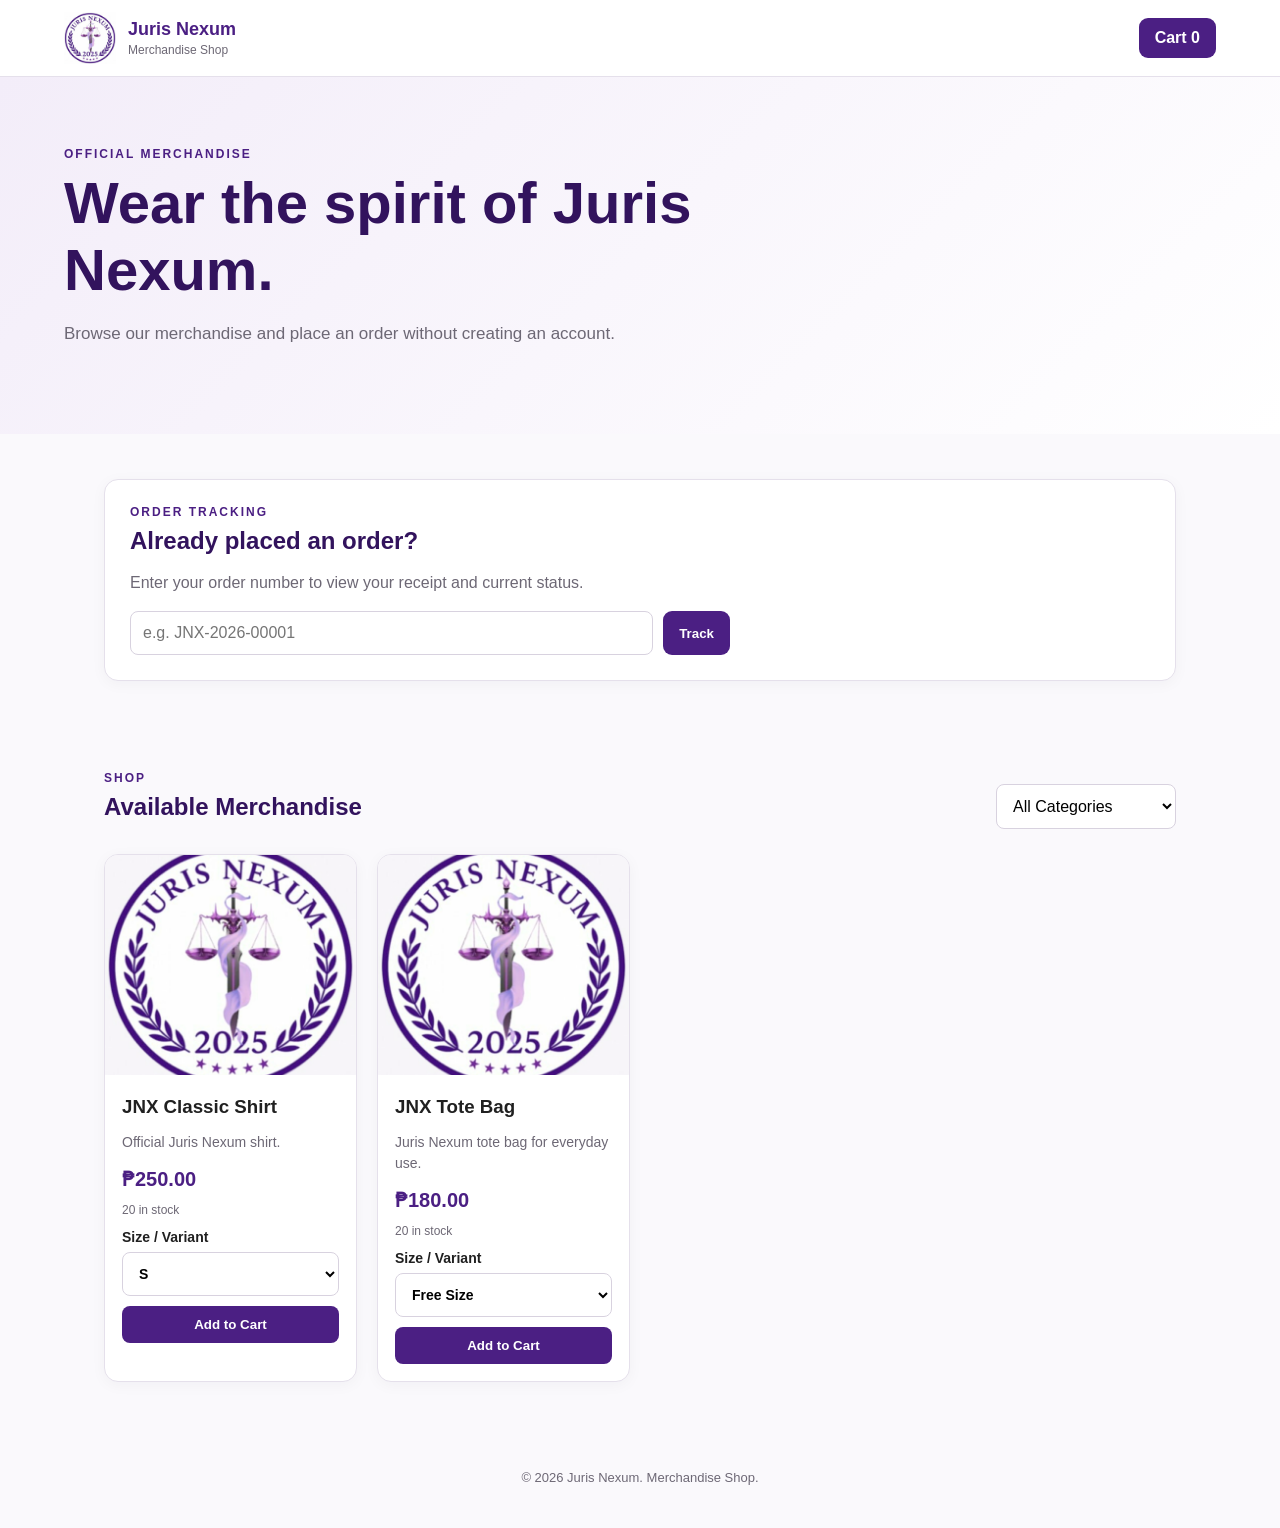
==== index.html @ 81f60a79 "Create JNX merchandise shop" ====
<!DOCTYPE html>
<html lang="en">
<head>
  <meta charset="UTF-8">
  <meta name="viewport" content="width=device-width, initial-scale=1.0">
  <title>Juris Nexum Merchandise Shop</title>
  <link rel="icon" href="assets/jnx-logo.png">
  <link rel="stylesheet" href="css/style.css">
</head>
<body>
<header class="site-header">
  <div class="brand">
    <img src="assets/jnx-logo.png" alt="Juris Nexum logo">
    <div>
      <h1>Juris Nexum</h1>
      <p>Merchandise Shop</p>
    </div>
  </div>
  <a class="cart-button" href="checkout.html">Cart <span id="cartCount">0</span></a>
</header>

<main>
  <section class="hero">
    <div>
      <p class="eyebrow">OFFICIAL MERCHANDISE</p>
      <h2>Wear the spirit of Juris Nexum.</h2>
      <p>Browse our merchandise and place an order without creating an account.</p>
    </div>
  </section>

  
  <section class="shop-section">
    <div class="card">
      <p class="eyebrow">ORDER TRACKING</p>
      <h2>Already placed an order?</h2>
      <p class="muted">Enter your order number to view your receipt and current status.</p>
      <form id="trackForm" style="display:flex;gap:10px;max-width:600px;">
        <input id="trackOrderNo" placeholder="e.g. JNX-2026-00001" required>
        <button class="primary-button" type="submit">Track</button>
      </form>
    </div>
  </section>

<section class="shop-section">
    <div class="section-heading">
      <div>
        <p class="eyebrow">SHOP</p>
        <h2>Available Merchandise</h2>
      </div>
      <select id="categoryFilter" aria-label="Filter products">
        <option value="all">All Categories</option>
      </select>
    </div>
    <div id="productGrid" class="product-grid"></div>
  </section>
</main>

<footer>
  <p>© 2026 Juris Nexum. Merchandise Shop.</p>
</footer>

<script src="js/config.js"></script>
<script src="js/shop.js"></script>
<script>
document.addEventListener("DOMContentLoaded", () => {\n  const f=document.getElementById("trackForm");\n  f.addEventListener("submit", e => { e.preventDefault(); const n=document.getElementById("trackOrderNo").value.trim(); if(n) location.href="order.html?orderNo="+encodeURIComponent(n); });\n});\n</script>
</body>
</html>
---- css/style.css ----
:root {
  --purple: #4b1f83;
  --purple-dark: #32135d;
  --purple-light: #f4effa;
  --text: #202020;
  --muted: #6d6875;
  --border: #e5e0eb;
  --bg: #faf9fc;
  --white: #fff;
  --success: #176b3a;
  --warning: #8a5a00;
}
* { box-sizing: border-box; }
body {
  margin: 0;
  font-family: Arial, Helvetica, sans-serif;
  color: var(--text);
  background: var(--bg);
}
.site-header {
  min-height: 76px;
  padding: 12px 5%;
  background: var(--white);
  border-bottom: 1px solid var(--border);
  display: flex;
  align-items: center;
  justify-content: space-between;
  gap: 20px;
}
.brand { display: flex; align-items: center; gap: 12px; }
.brand-link { text-decoration: none; color: inherit; }
.brand img { width: 52px; height: 52px; object-fit: contain; }
.brand h1 { font-size: 18px; margin: 0; color: var(--purple); }
.brand p { margin: 3px 0 0; font-size: 12px; color: var(--muted); }
.cart-button, .primary-button, .secondary-button {
  border-radius: 9px;
  padding: 11px 16px;
  font-weight: 700;
  text-decoration: none;
  cursor: pointer;
  border: 0;
  display: inline-block;
}
.cart-button, .primary-button { background: var(--purple); color: white; }
.cart-button:hover, .primary-button:hover { background: var(--purple-dark); }
.secondary-button { background: white; color: var(--purple); border: 1px solid var(--purple); }
.text-link { color: var(--purple); text-decoration: none; font-weight: 700; }
.hero {
  padding: 70px 5%;
  background: linear-gradient(135deg, #f3edf9, #fff);
}
.hero h2 { max-width: 720px; font-size: clamp(32px, 6vw, 58px); margin: 8px 0 15px; color: var(--purple-dark); }
.hero p:not(.eyebrow) { max-width: 600px; color: var(--muted); font-size: 17px; line-height: 1.6; }
.eyebrow { font-size: 12px; letter-spacing: 2px; font-weight: 800; color: var(--purple); margin: 0 0 8px; }
.shop-section, .checkout-page, .receipt-page { max-width: 1200px; margin: 0 auto; padding: 45px 5%; }
.section-heading { display: flex; justify-content: space-between; align-items: end; gap: 20px; margin-bottom: 25px; }
.section-heading h2, .card h2 { margin: 0 0 8px; color: var(--purple-dark); }
select, input {
  width: 100%;
  padding: 12px;
  border: 1px solid #d8d2df;
  border-radius: 8px;
  background: white;
  font: inherit;
}
#categoryFilter { width: auto; min-width: 180px; }
.product-grid { display: grid; grid-template-columns: repeat(auto-fill, minmax(230px, 1fr)); gap: 20px; }
.product-card { background: white; border: 1px solid var(--border); border-radius: 14px; overflow: hidden; box-shadow: 0 3px 15px rgba(30,20,50,.04); }
.product-image { width: 100%; height: 220px; object-fit: cover; background: #f1edf5; }
.product-info { padding: 17px; }
.product-info h3 { margin: 0 0 7px; }
.product-info p { color: var(--muted); line-height: 1.5; font-size: 14px; }
.price { font-size: 20px; font-weight: 800; color: var(--purple); margin: 12px 0; }
.stock { font-size: 12px; color: var(--muted); margin-bottom: 12px; }
.add-button { width: 100%; padding: 11px; border: 0; border-radius: 8px; background: var(--purple); color: white; font-weight: 700; cursor: pointer; }
.add-button:disabled { opacity: .5; cursor: not-allowed; }
.card { background: white; border: 1px solid var(--border); border-radius: 14px; padding: 25px; box-shadow: 0 3px 15px rgba(30,20,50,.04); }
.checkout-layout { display: grid; grid-template-columns: 1.6fr .9fr; gap: 24px; }
.muted { color: var(--muted); line-height: 1.5; }
.form-grid { display: grid; grid-template-columns: 1fr 1fr; gap: 17px; margin-top: 25px; }
label { display: flex; flex-direction: column; gap: 7px; font-weight: 700; font-size: 14px; }
.form-grid label:last-child { }
.actions { margin-top: 25px; }
.payment-panel { margin-top: 25px; padding: 20px; background: var(--purple-light); border: 1px solid #ded0ee; border-radius: 12px; }
.payment-panel h3 { margin-top: 0; color: var(--purple-dark); }
.payment-panel label { margin-top: 17px; }
.qr-wrap { text-align: center; margin: 18px 0; }
.qr-wrap img { width: min(300px, 100%); max-height: 400px; object-fit: contain; background: white; border-radius: 10px; }
.amount-box { display: flex; justify-content: space-between; align-items: center; padding: 15px; border-radius: 9px; background: white; }
.amount-box strong { font-size: 24px; color: var(--purple); }
.warning { color: var(--warning); font-size: 13px; }
.hidden { display: none !important; }
.order-summary { position: sticky; top: 20px; height: fit-content; }
.cart-row { border-bottom: 1px solid var(--border); padding: 13px 0; }
.cart-row:last-child { border-bottom: 0; }
.cart-row-title { font-weight: 700; }
.cart-row-meta { color: var(--muted); font-size: 13px; margin-top: 4px; }
.cart-row-bottom { display: flex; justify-content: space-between; margin-top: 9px; }
.qty-control { display: flex; align-items: center; gap: 7px; }
.qty-control button { border: 1px solid var(--border); background: white; border-radius: 6px; width: 27px; height: 27px; cursor: pointer; }
.summary-total { display: flex; justify-content: space-between; border-top: 2px solid var(--text); margin-top: 15px; padding-top: 15px; font-size: 19px; }
.receipt-page { max-width: 850px; }
.receipt-actions { display: flex; justify-content: space-between; margin-bottom: 20px; }
.receipt { padding: 40px; }
.receipt-header { display: flex; gap: 20px; align-items: center; border-bottom: 2px solid var(--purple); padding-bottom: 20px; }
.receipt-header img { width: 90px; height: 90px; object-fit: contain; }
.receipt-header h1 { margin: 0; color: var(--purple-dark); }
.receipt-header h2 { margin: 12px 0 0; }
.receipt-table { width: 100%; border-collapse: collapse; margin: 25px 0; }
.receipt-table th, .receipt-table td { padding: 10px; border-bottom: 1px solid var(--border); text-align: left; }
.receipt-table th:last-child, .receipt-table td:last-child { text-align: right; }
.receipt-total { text-align: right; font-size: 22px; font-weight: 800; color: var(--purple); }
.status-badge { display: inline-block; padding: 7px 10px; border-radius: 20px; background: #fff4d8; color: var(--warning); font-weight: 700; font-size: 12px; }
footer { text-align: center; padding: 30px; color: var(--muted); font-size: 13px; }
.empty { padding: 40px; text-align: center; color: var(--muted); background: white; border: 1px dashed var(--border); border-radius: 12px; }
@media (max-width: 800px) {
  .checkout-layout { grid-template-columns: 1fr; }
  .order-summary { position: static; grid-row: 1; }
  .form-grid { grid-template-columns: 1fr; }
  .section-heading { align-items: stretch; flex-direction: column; }
  #categoryFilter { width: 100%; }
  .receipt { padding: 20px; }
}
@media print {
  body { background: white; }
  .no-print { display: none !important; }
  .receipt-page { padding: 0; max-width: none; }
  .receipt { border: 0; box-shadow: none; }
}
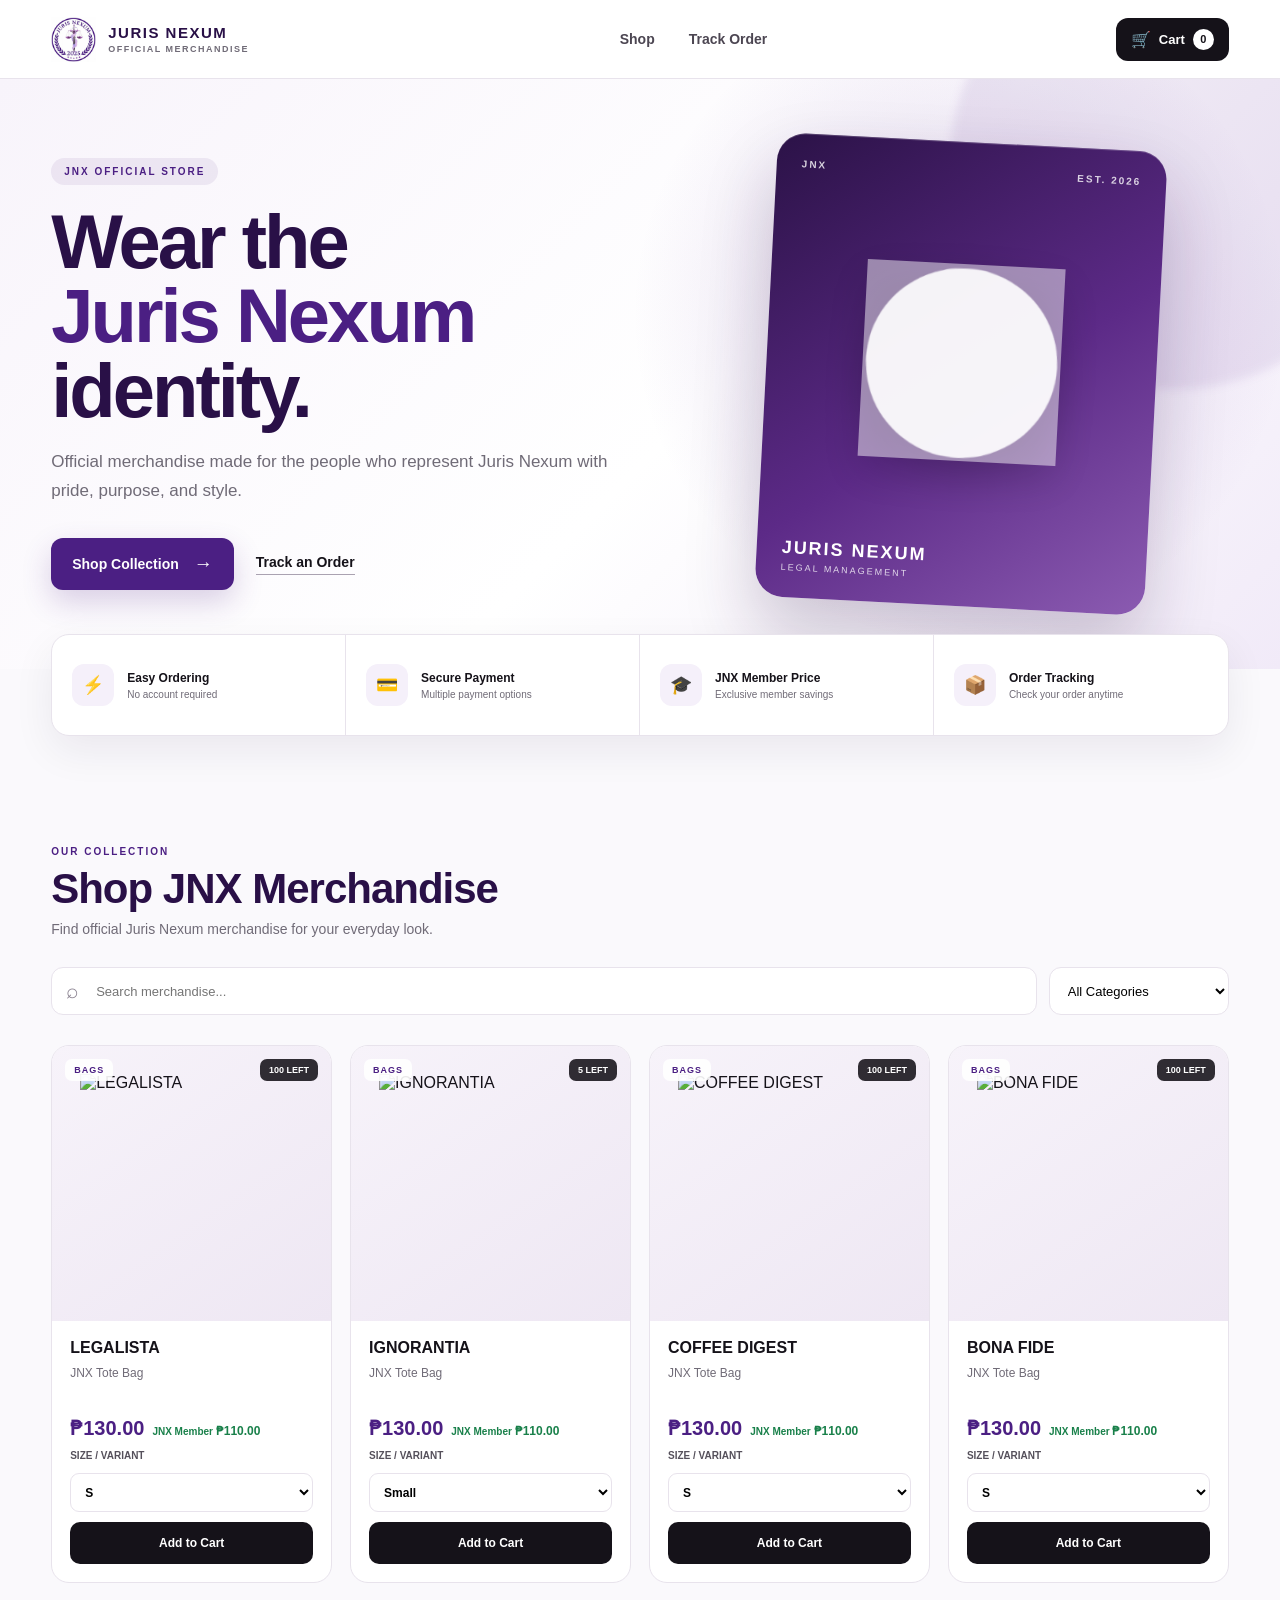
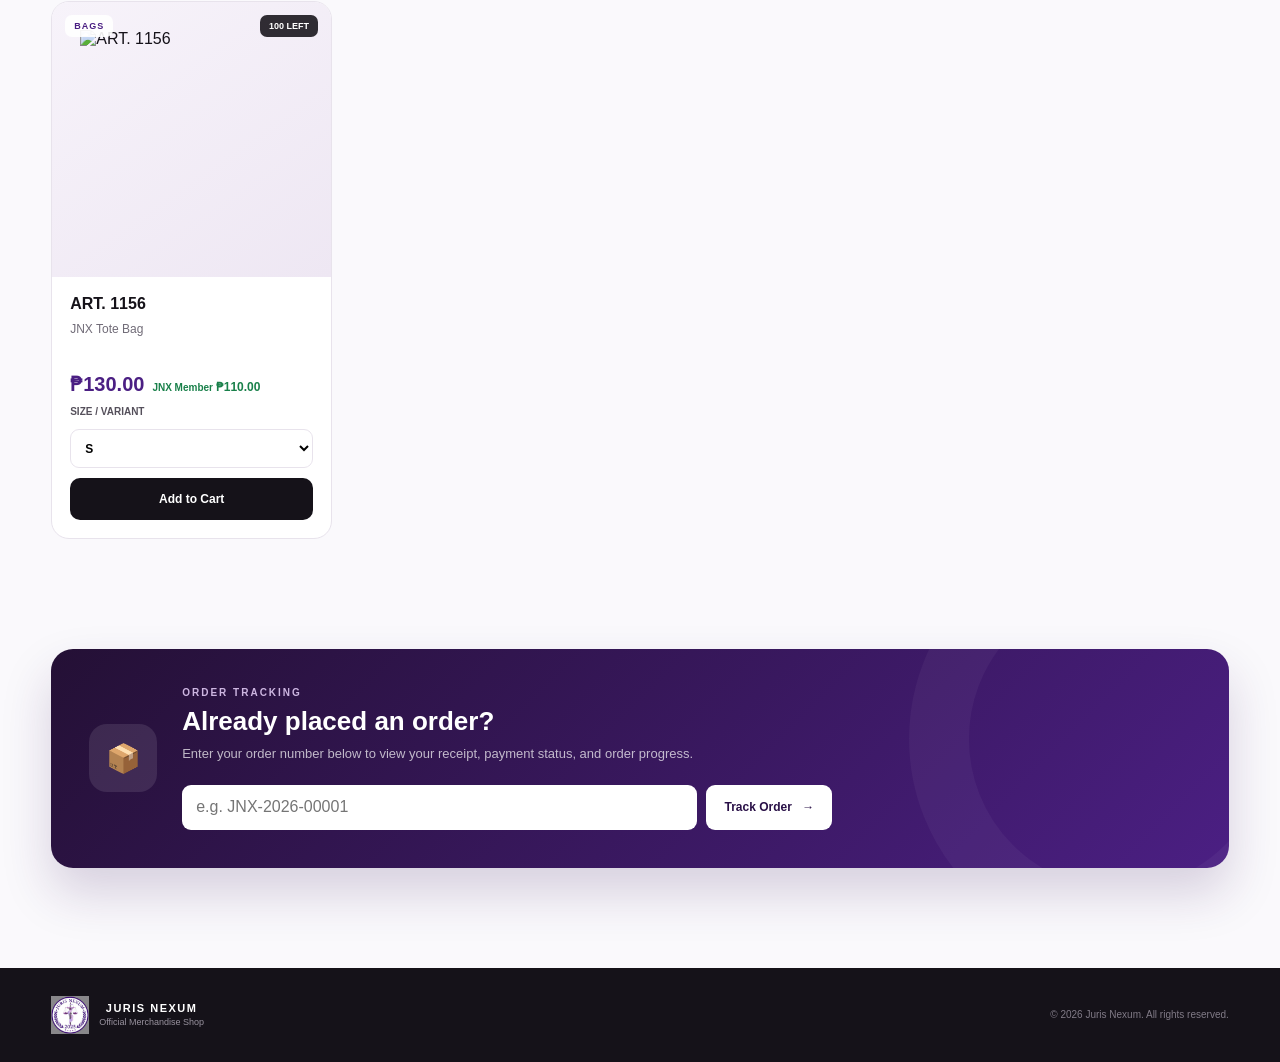
==== commit b5e464be: "Update merchandise shop layout and cards" ====
--- a/index.html
+++ b/index.html
@@ -3,65 +3,281 @@
 <head>
   <meta charset="UTF-8">
   <meta name="viewport" content="width=device-width, initial-scale=1.0">
-  <title>Juris Nexum Merchandise Shop</title>
+
+  <title>Juris Nexum | Official Merchandise</title>
+
   <link rel="icon" href="assets/jnx-logo.png">
   <link rel="stylesheet" href="css/style.css">
 </head>
-<body>
-<header class="site-header">
-  <div class="brand">
-    <img src="assets/jnx-logo.png" alt="Juris Nexum logo">
-    <div>
-      <h1>Juris Nexum</h1>
-      <p>Merchandise Shop</p>
-    </div>
+
+<body class="shop-home">
+
+<header class="store-header">
+  <div class="store-header-inner">
+
+    <a href="index.html" class="store-brand">
+      <img src="assets/jnx-logo.png" alt="Juris Nexum logo">
+
+      <div>
+        <strong>JURIS NEXUM</strong>
+        <span>OFFICIAL MERCHANDISE</span>
+      </div>
+    </a>
+
+    <nav class="store-nav">
+      <a href="#shop">Shop</a>
+      <a href="#track">Track Order</a>
+    </nav>
+
+    <a href="checkout.html" class="store-cart">
+      <span class="cart-icon">🛒</span>
+      <span>Cart</span>
+      <b id="cartCount">0</b>
+    </a>
+
   </div>
-  <a class="cart-button" href="checkout.html">Cart <span id="cartCount">0</span></a>
 </header>
 
+
 <main>
-  <section class="hero">
-    <div>
-      <p class="eyebrow">OFFICIAL MERCHANDISE</p>
-      <h2>Wear the spirit of Juris Nexum.</h2>
-      <p>Browse our merchandise and place an order without creating an account.</p>
-    </div>
-  </section>
-
-  
-  <section class="shop-section">
-    <div class="card">
-      <p class="eyebrow">ORDER TRACKING</p>
-      <h2>Already placed an order?</h2>
-      <p class="muted">Enter your order number to view your receipt and current status.</p>
-      <form id="trackForm" style="display:flex;gap:10px;max-width:600px;">
-        <input id="trackOrderNo" placeholder="e.g. JNX-2026-00001" required>
-        <button class="primary-button" type="submit">Track</button>
-      </form>
-    </div>
-  </section>
-
-<section class="shop-section">
-    <div class="section-heading">
-      <div>
-        <p class="eyebrow">SHOP</p>
-        <h2>Available Merchandise</h2>
-      </div>
+
+  <!-- HERO -->
+  <section class="store-hero">
+
+    <div class="hero-glow"></div>
+
+    <div class="hero-content">
+
+      <div class="hero-copy">
+
+        <span class="hero-badge">
+          JNX OFFICIAL STORE
+        </span>
+
+        <h1>
+          Wear the
+          <span>Juris Nexum</span>
+          identity.
+        </h1>
+
+        <p>
+          Official merchandise made for the people who
+          represent Juris Nexum with pride, purpose, and style.
+        </p>
+
+        <div class="hero-actions">
+          <a href="#shop" class="hero-button">
+            Shop Collection
+            <span>→</span>
+          </a>
+
+          <a href="#track" class="hero-link">
+            Track an Order
+          </a>
+        </div>
+
+      </div>
+
+      <div class="hero-product">
+
+        <div class="hero-product-card">
+
+          <div class="hero-product-top">
+            <span>JNX</span>
+            <span>EST. 2026</span>
+          </div>
+
+          <img src="assets/jnx-logo.png" alt="Juris Nexum">
+
+          <div class="hero-product-bottom">
+            <strong>JURIS NEXUM</strong>
+            <span>LEGAL MANAGEMENT</span>
+          </div>
+
+        </div>
+
+      </div>
+
+    </div>
+
+  </section>
+
+
+  <!-- QUICK FEATURES -->
+  <section class="store-features">
+
+    <div class="feature-item">
+      <div class="feature-icon">⚡</div>
+      <div>
+        <strong>Easy Ordering</strong>
+        <span>No account required</span>
+      </div>
+    </div>
+
+    <div class="feature-item">
+      <div class="feature-icon">💳</div>
+      <div>
+        <strong>Secure Payment</strong>
+        <span>Multiple payment options</span>
+      </div>
+    </div>
+
+    <div class="feature-item">
+      <div class="feature-icon">🎓</div>
+      <div>
+        <strong>JNX Member Price</strong>
+        <span>Exclusive member savings</span>
+      </div>
+    </div>
+
+    <div class="feature-item">
+      <div class="feature-icon">📦</div>
+      <div>
+        <strong>Order Tracking</strong>
+        <span>Check your order anytime</span>
+      </div>
+    </div>
+
+  </section>
+
+
+  <!-- SHOP -->
+  <section id="shop" class="store-shop">
+
+    <div class="store-section-heading">
+
+      <div>
+        <span class="section-label">OUR COLLECTION</span>
+        <h2>Shop JNX Merchandise</h2>
+        <p>
+          Find official Juris Nexum merchandise for your everyday look.
+        </p>
+      </div>
+
+    </div>
+
+
+    <!-- SEARCH + FILTER -->
+    <div class="shop-controls">
+
+      <div class="shop-search">
+        <span>⌕</span>
+        <input
+          id="productSearch"
+          type="search"
+          placeholder="Search merchandise..."
+          autocomplete="off"
+        >
+      </div>
+
       <select id="categoryFilter" aria-label="Filter products">
         <option value="all">All Categories</option>
       </select>
-    </div>
-    <div id="productGrid" class="product-grid"></div>
-  </section>
+
+    </div>
+
+
+    <div id="productGrid" class="modern-product-grid"></div>
+
+  </section>
+
+
+  <!-- TRACK ORDER -->
+  <section id="track" class="track-section">
+
+    <div class="track-card">
+
+      <div class="track-icon">
+        📦
+      </div>
+
+      <div class="track-content">
+
+        <span class="section-label">ORDER TRACKING</span>
+
+        <h2>Already placed an order?</h2>
+
+        <p>
+          Enter your order number below to view your receipt,
+          payment status, and order progress.
+        </p>
+
+        <form id="trackForm" class="track-form">
+
+          <input
+            id="trackOrderNo"
+            placeholder="e.g. JNX-2026-00001"
+            autocomplete="off"
+            required
+          >
+
+          <button type="submit">
+            Track Order
+            <span>→</span>
+          </button>
+
+        </form>
+
+      </div>
+
+    </div>
+
+  </section>
+
 </main>
 
-<footer>
-  <p>© 2026 Juris Nexum. Merchandise Shop.</p>
+
+<footer class="store-footer">
+
+  <div class="footer-inner">
+
+    <div class="footer-brand">
+
+      <img src="assets/jnx-logo.png" alt="Juris Nexum">
+
+      <div>
+        <strong>JURIS NEXUM</strong>
+        <span>Official Merchandise Shop</span>
+      </div>
+
+    </div>
+
+    <div class="footer-copy">
+      © 2026 Juris Nexum. All rights reserved.
+    </div>
+
+  </div>
+
 </footer>
+
 
 <script src="js/config.js"></script>
 <script src="js/shop.js"></script>
+
 <script>
-document.addEventListener("DOMContentLoaded", () => {\n  const f=document.getElementById("trackForm");\n  f.addEventListener("submit", e => { e.preventDefault(); const n=document.getElementById("trackOrderNo").value.trim(); if(n) location.href="order.html?orderNo="+encodeURIComponent(n); });\n});\n</script>
+document.addEventListener("DOMContentLoaded", () => {
+
+  const form = document.getElementById("trackForm");
+
+  if (!form) return;
+
+  form.addEventListener("submit", event => {
+
+    event.preventDefault();
+
+    const orderNumber =
+      document.getElementById("trackOrderNo").value.trim();
+
+    if (!orderNumber) return;
+
+    window.location.href =
+      "order.html?orderNo=" +
+      encodeURIComponent(orderNumber);
+
+  });
+
+});
+</script>
+
 </body>
 </html>
--- a/css/style.css
+++ b/css/style.css
@@ -127,3 +127,1728 @@
   .receipt-page { padding: 0; max-width: none; }
   .receipt { border: 0; box-shadow: none; }
 }
+
+/* =========================================================
+   JNX PHOTObooth RECEIPT PRINTING
+   ========================================================= */
+
+
+.print-overlay {
+  position: fixed;
+  inset: 0;
+  z-index: 9999;
+  display: flex;
+  align-items: center;
+  justify-content: center;
+  background: rgba(15, 15, 20, 0.94);
+  opacity: 0;
+  visibility: hidden;
+  transition: opacity 0.35s ease, visibility 0.35s ease;
+}
+
+.print-overlay.show {
+  opacity: 1;
+  visibility: visible;
+}
+
+.printer-scene {
+  width: min(420px, 90vw);
+  position: relative;
+  display: flex;
+  justify-content: center;
+  align-items: flex-start;
+  padding-top: 30px;
+}
+
+/* =========================
+   PRINTER
+========================= */
+
+.printer {
+  position: relative;
+  width: 330px;
+  z-index: 3;
+}
+
+.printer-top {
+  height: 48px;
+  background: linear-gradient(
+    to bottom,
+    #303038 0%,
+    #202027 100%
+  );
+  border-radius: 18px 18px 8px 8px;
+  box-shadow:
+    0 8px 20px rgba(0,0,0,.35),
+    inset 0 2px rgba(255,255,255,.08);
+}
+
+.printer-screen {
+  position: absolute;
+  top: 13px;
+  left: 22px;
+  width: 72px;
+  height: 22px;
+  border-radius: 6px;
+  background: #101014;
+  border: 1px solid rgba(255,255,255,.08);
+  display: flex;
+  align-items: center;
+  padding-left: 8px;
+}
+
+.printing-dot {
+  width: 7px;
+  height: 7px;
+  border-radius: 50%;
+  background: #7df6a5;
+  box-shadow: 0 0 10px rgba(125,246,165,.8);
+  animation: printerBlink 1s infinite;
+}
+
+@keyframes printerBlink {
+  0%, 100% { opacity: .35; }
+  50% { opacity: 1; }
+}
+
+.printer-slot {
+  position: absolute;
+  left: 18px;
+  right: 18px;
+  top: 39px;
+  height: 11px;
+  z-index: 6;
+  background: #08080b;
+  border-radius: 0 0 7px 7px;
+  box-shadow:
+    inset 0 3px 5px rgba(0,0,0,.8),
+    0 2px 5px rgba(0,0,0,.5);
+}
+
+/* =========================
+   PAPER
+========================= */
+
+.printed-paper {
+  position: absolute;
+  z-index: 2;
+
+  top: 43px;
+  left: 34px;
+  width: 262px;
+
+  background:
+    linear-gradient(
+      to right,
+      rgba(0,0,0,.025),
+      transparent 8%,
+      transparent 92%,
+      rgba(0,0,0,.025)
+    ),
+    #fffdf8;
+
+  color: #17171c;
+
+  padding: 25px 22px 28px;
+  box-sizing: border-box;
+
+  transform: translateY(0);
+  clip-path: inset(0 0 100% 0);
+
+  box-shadow:
+    0 8px 20px rgba(0,0,0,.18);
+
+  opacity: 1;
+}
+
+/*
+  The paper itself stays anchored to the printer.
+  Only the visible portion grows downward.
+*/
+.print-overlay.printing .printed-paper {
+  animation: paperFeedDown 3.8s cubic-bezier(.22,.61,.36,1) forwards;
+}
+
+@keyframes paperFeedDown {
+  0% {
+    clip-path: inset(0 0 100% 0);
+  }
+
+  8% {
+    clip-path: inset(0 0 94% 0);
+  }
+
+  25% {
+    clip-path: inset(0 0 76% 0);
+  }
+
+  45% {
+    clip-path: inset(0 0 55% 0);
+  }
+
+  65% {
+    clip-path: inset(0 0 34% 0);
+  }
+
+  82% {
+    clip-path: inset(0 0 16% 0);
+  }
+
+  94% {
+    clip-path: inset(0 0 4% 0);
+  }
+
+  100% {
+    clip-path: inset(0 0 0% 0);
+  }
+}
+
+/* Paper texture */
+.printed-paper::before {
+  content: "";
+  position: absolute;
+  inset: 0;
+  pointer-events: none;
+
+  background:
+    repeating-linear-gradient(
+      to bottom,
+      rgba(0,0,0,.018) 0px,
+      rgba(0,0,0,.018) 1px,
+      transparent 1px,
+      transparent 4px
+    );
+
+  opacity: .45;
+}
+
+/* =========================
+   PRINTED RECEIPT
+========================= */
+
+.paper-content {
+  position: relative;
+  z-index: 2;
+  font-family: "Courier New", monospace;
+  font-size: 12px;
+  line-height: 1.55;
+}
+
+.paper-logo {
+  text-align: center;
+  font-weight: 900;
+  font-size: 17px;
+  letter-spacing: 2px;
+  margin-bottom: 3px;
+}
+
+.paper-subtitle {
+  text-align: center;
+  font-size: 9px;
+  letter-spacing: 1.5px;
+  margin-bottom: 14px;
+}
+
+.paper-line {
+  border-top: 1px dashed #555;
+  margin: 10px 0;
+}
+
+.paper-row {
+  display: flex;
+  justify-content: space-between;
+  gap: 12px;
+  margin: 4px 0;
+}
+
+.paper-item {
+  margin: 8px 0;
+}
+
+.paper-item-name {
+  font-weight: 700;
+}
+
+.paper-item-meta {
+  font-size: 10px;
+  opacity: .75;
+}
+
+.paper-total {
+  display: flex;
+  justify-content: space-between;
+  font-size: 16px;
+  font-weight: 900;
+  margin-top: 12px;
+}
+
+.paper-footer {
+  text-align: center;
+  margin-top: 18px;
+  font-size: 9px;
+  opacity: .7;
+}
+
+/* =========================
+   STATUS
+========================= */
+
+.printing-status {
+  position: absolute;
+  top: calc(100% + 22px);
+  left: 0;
+  width: 100%;
+  text-align: center;
+  color: white;
+  font-size: 14px;
+  font-weight: 600;
+  letter-spacing: .2px;
+  opacity: .85;
+}
+
+.printing-status::after {
+  content: "";
+  display: inline-block;
+  width: 18px;
+  text-align: left;
+  animation: printingDots 1.2s infinite;
+}
+
+@keyframes printingDots {
+  0%   { content: ""; }
+  33%  { content: "."; }
+  66%  { content: ".."; }
+  100% { content: "..."; }
+}
+
+/* =========================
+   REALISTIC END MOVEMENT
+========================= */
+
+.print-overlay.finished .printed-paper {
+  animation:
+    paperWobble .65s cubic-bezier(.36,.07,.19,.97) both;
+}
+
+@keyframes paperWobble {
+  0% {
+    transform: translateX(0) rotate(0);
+  }
+
+  20% {
+    transform: translateX(-2px) rotate(-.4deg);
+  }
+
+  40% {
+    transform: translateX(2px) rotate(.35deg);
+  }
+
+  60% {
+    transform: translateX(-1px) rotate(-.2deg);
+  }
+
+  80% {
+    transform: translateX(1px) rotate(.1deg);
+  }
+
+  100% {
+    transform: translateX(0) rotate(0);
+  }
+}
+
+/* =========================
+   MOBILE
+========================= */
+
+@media (max-width: 520px) {
+  .printer {
+    width: 290px;
+  }
+
+  .printed-paper {
+    left: 29px;
+    width: 232px;
+  }
+}
+
+@media print {
+
+  .print-overlay {
+    display: none !important;
+  }
+
+}
+
+
+/* JNX ORDER TRACKING - FORCE REFRESH BUTTON CLICKABLE */
+#refreshStatusButton {
+  position: relative !important;
+  z-index: 9999 !important;
+  pointer-events: auto !important;
+  cursor: pointer !important;
+}
+
+#refreshStatusButton:disabled {
+  cursor: wait !important;
+  pointer-events: auto !important;
+}
+
+/* ============================================================
+   JNX MEMBER DISCOUNT
+   ============================================================ */
+
+.member-box {
+  margin: 24px 0;
+  padding: 20px;
+  border: 1px solid rgba(0, 0, 0, 0.10);
+  border-radius: 14px;
+  background: rgba(0, 0, 0, 0.025);
+}
+
+.member-box h3 {
+  margin: 4px 0 6px;
+}
+
+.member-verify-row {
+  display: flex;
+  gap: 10px;
+  margin-top: 14px;
+}
+
+.member-verify-row input {
+  flex: 1;
+}
+
+.member-message {
+  margin-top: 10px;
+  min-height: 20px;
+  font-size: 14px;
+}
+
+.member-message.success {
+  color: #18794e;
+}
+
+.member-message.error {
+  color: #b42318;
+}
+
+.member-price-label {
+  display: inline-block;
+  margin-left: 5px;
+  font-size: 10px;
+  font-weight: 700;
+  letter-spacing: .05em;
+  padding: 2px 6px;
+  border-radius: 999px;
+  background: rgba(0, 0, 0, .08);
+}
+
+@media (max-width: 600px) {
+  .member-verify-row {
+    flex-direction: column;
+  }
+}
+
+
+/* =========================================================
+   JNX MODERN E-COMMERCE SHOP
+   Homepage redesign
+========================================================= */
+
+.shop-home {
+  --shop-purple: #4b1f83;
+  --shop-purple-dark: #291047;
+  --shop-purple-soft: #f5f0fa;
+  --shop-black: #151219;
+  --shop-gray: #706b77;
+  --shop-border: #e8e3ec;
+  --shop-white: #ffffff;
+
+  background: #faf9fc;
+  color: var(--shop-black);
+}
+
+
+/* =========================
+   HEADER
+========================= */
+
+.store-header {
+  position: sticky;
+  top: 0;
+  z-index: 1000;
+
+  background: rgba(255,255,255,.94);
+  backdrop-filter: blur(18px);
+
+  border-bottom: 1px solid var(--shop-border);
+}
+
+.store-header-inner {
+  width: min(1320px, 92%);
+  min-height: 78px;
+  margin: auto;
+
+  display: flex;
+  align-items: center;
+  justify-content: space-between;
+
+  gap: 30px;
+}
+
+.store-brand {
+  display: flex;
+  align-items: center;
+  gap: 12px;
+
+  color: inherit;
+  text-decoration: none;
+
+  min-width: 220px;
+}
+
+.store-brand img {
+  width: 45px;
+  height: 45px;
+  object-fit: contain;
+}
+
+.store-brand strong {
+  display: block;
+
+  color: var(--shop-purple-dark);
+
+  font-size: 15px;
+  letter-spacing: 1.5px;
+}
+
+.store-brand span {
+  display: block;
+
+  margin-top: 3px;
+
+  color: var(--shop-gray);
+
+  font-size: 9px;
+  letter-spacing: 1.5px;
+  font-weight: 700;
+}
+
+.store-nav {
+  display: flex;
+  align-items: center;
+  gap: 34px;
+}
+
+.store-nav a {
+  color: #4c4652;
+  text-decoration: none;
+
+  font-size: 14px;
+  font-weight: 700;
+
+  transition: color .2s ease;
+}
+
+.store-nav a:hover {
+  color: var(--shop-purple);
+}
+
+.store-cart {
+  display: flex;
+  align-items: center;
+  gap: 8px;
+
+  padding: 11px 15px;
+
+  background: var(--shop-black);
+  color: white;
+
+  text-decoration: none;
+
+  border-radius: 12px;
+
+  font-size: 13px;
+  font-weight: 800;
+
+  transition:
+    transform .2s ease,
+    background .2s ease;
+}
+
+.store-cart:hover {
+  background: var(--shop-purple);
+  transform: translateY(-2px);
+}
+
+.cart-icon {
+  font-size: 16px;
+}
+
+.store-cart b {
+  min-width: 21px;
+  height: 21px;
+
+  display: inline-flex;
+  align-items: center;
+  justify-content: center;
+
+  background: white;
+  color: var(--shop-black);
+
+  border-radius: 50%;
+
+  font-size: 11px;
+}
+
+
+/* =========================
+   HERO
+========================= */
+
+.store-hero {
+  position: relative;
+  overflow: hidden;
+
+  min-height: 590px;
+
+  background:
+    radial-gradient(
+      circle at 75% 40%,
+      rgba(111,61,168,.22),
+      transparent 32%
+    ),
+    linear-gradient(
+      135deg,
+      #f8f4fb 0%,
+      #ffffff 55%,
+      #f1eaf8 100%
+    );
+}
+
+.hero-glow {
+  position: absolute;
+
+  width: 450px;
+  height: 450px;
+
+  right: -120px;
+  top: -140px;
+
+  border-radius: 50%;
+
+  background: rgba(93,42,145,.09);
+
+  filter: blur(5px);
+}
+
+.hero-content {
+  position: relative;
+  z-index: 2;
+
+  width: min(1320px, 92%);
+  min-height: 590px;
+
+  margin: auto;
+
+  display: grid;
+  grid-template-columns: 1.05fr .95fr;
+
+  align-items: center;
+
+  gap: 50px;
+}
+
+.hero-copy {
+  max-width: 680px;
+}
+
+.hero-badge {
+  display: inline-flex;
+
+  padding: 8px 13px;
+
+  border-radius: 100px;
+
+  background: rgba(75,31,131,.08);
+  color: var(--shop-purple);
+
+  font-size: 10px;
+  font-weight: 900;
+
+  letter-spacing: 2px;
+}
+
+.hero-copy h1 {
+  margin: 20px 0 20px;
+
+  max-width: 680px;
+
+  color: var(--shop-purple-dark);
+
+  font-size: clamp(44px, 6vw, 76px);
+  line-height: .98;
+  letter-spacing: -3px;
+}
+
+.hero-copy h1 span {
+  display: block;
+  color: var(--shop-purple);
+}
+
+.hero-copy p {
+  max-width: 570px;
+
+  margin: 0;
+
+  color: var(--shop-gray);
+
+  font-size: 17px;
+  line-height: 1.7;
+}
+
+.hero-actions {
+  display: flex;
+  align-items: center;
+
+  gap: 22px;
+
+  margin-top: 32px;
+}
+
+.hero-button {
+  display: inline-flex;
+  align-items: center;
+  gap: 15px;
+
+  padding: 15px 21px;
+
+  border-radius: 12px;
+
+  background: var(--shop-purple);
+  color: white;
+
+  text-decoration: none;
+
+  font-size: 14px;
+  font-weight: 800;
+
+  box-shadow: 0 12px 30px rgba(75,31,131,.20);
+
+  transition:
+    transform .2s ease,
+    background .2s ease;
+}
+
+.hero-button:hover {
+  background: var(--shop-purple-dark);
+  transform: translateY(-2px);
+}
+
+.hero-button span {
+  font-size: 19px;
+}
+
+.hero-link {
+  color: var(--shop-black);
+
+  text-decoration: none;
+
+  font-size: 14px;
+  font-weight: 800;
+
+  border-bottom: 1px solid #aaa2b1;
+
+  padding-bottom: 4px;
+}
+
+
+/* HERO PRODUCT */
+
+.hero-product {
+  display: flex;
+  align-items: center;
+  justify-content: center;
+}
+
+.hero-product-card {
+  position: relative;
+
+  width: min(390px, 85%);
+
+  aspect-ratio: .84;
+
+  border-radius: 28px;
+
+  padding: 25px;
+
+  display: flex;
+  flex-direction: column;
+  justify-content: space-between;
+
+  background:
+    linear-gradient(
+      145deg,
+      #2b1247,
+      #5c2a87 55%,
+      #8b5bb1
+    );
+
+  box-shadow:
+    0 35px 70px rgba(45,20,70,.22),
+    inset 0 1px rgba(255,255,255,.2);
+
+  transform: rotate(3deg);
+
+  transition: transform .4s ease;
+}
+
+.hero-product-card:hover {
+  transform: rotate(0deg) translateY(-8px);
+}
+
+.hero-product-top,
+.hero-product-bottom {
+  display: flex;
+  justify-content: space-between;
+  align-items: center;
+
+  color: rgba(255,255,255,.8);
+}
+
+.hero-product-top {
+  font-size: 10px;
+  font-weight: 800;
+  letter-spacing: 2px;
+}
+
+.hero-product-card img {
+  width: 58%;
+
+  align-self: center;
+
+  filter:
+    brightness(0)
+    invert(1)
+    drop-shadow(0 15px 20px rgba(0,0,0,.25));
+
+  opacity: .95;
+}
+
+.hero-product-bottom {
+  display: block;
+}
+
+.hero-product-bottom strong {
+  display: block;
+
+  color: white;
+
+  font-size: 18px;
+  letter-spacing: 2px;
+}
+
+.hero-product-bottom span {
+  display: block;
+
+  margin-top: 4px;
+
+  font-size: 9px;
+  letter-spacing: 2px;
+}
+
+
+/* =========================
+   FEATURES
+========================= */
+
+.store-features {
+  width: min(1200px, 92%);
+
+  margin: -35px auto 0;
+
+  position: relative;
+  z-index: 10;
+
+  display: grid;
+  grid-template-columns: repeat(4, 1fr);
+
+  background: white;
+
+  border: 1px solid var(--shop-border);
+
+  border-radius: 18px;
+
+  box-shadow: 0 15px 40px rgba(30,20,50,.07);
+
+  overflow: hidden;
+}
+
+.feature-item {
+  min-height: 100px;
+
+  display: flex;
+  align-items: center;
+
+  gap: 13px;
+
+  padding: 20px;
+
+  border-right: 1px solid var(--shop-border);
+}
+
+.feature-item:last-child {
+  border-right: 0;
+}
+
+.feature-icon {
+  width: 42px;
+  height: 42px;
+
+  flex-shrink: 0;
+
+  display: flex;
+  align-items: center;
+  justify-content: center;
+
+  border-radius: 12px;
+
+  background: var(--shop-purple-soft);
+
+  font-size: 18px;
+}
+
+.feature-item strong {
+  display: block;
+
+  font-size: 12px;
+}
+
+.feature-item span {
+  display: block;
+
+  margin-top: 4px;
+
+  color: var(--shop-gray);
+
+  font-size: 10px;
+}
+
+
+/* =========================
+   SHOP
+========================= */
+
+.store-shop {
+  width: min(1200px, 92%);
+
+  margin: auto;
+
+  padding: 110px 0 80px;
+}
+
+.store-section-heading {
+  display: flex;
+  justify-content: space-between;
+  align-items: end;
+
+  margin-bottom: 30px;
+}
+
+.section-label {
+  display: block;
+
+  margin-bottom: 8px;
+
+  color: var(--shop-purple);
+
+  font-size: 10px;
+  font-weight: 900;
+
+  letter-spacing: 2px;
+}
+
+.store-section-heading h2 {
+  margin: 0;
+
+  color: var(--shop-purple-dark);
+
+  font-size: clamp(28px, 4vw, 42px);
+  letter-spacing: -1px;
+}
+
+.store-section-heading p {
+  margin: 8px 0 0;
+
+  color: var(--shop-gray);
+
+  font-size: 14px;
+}
+
+
+/* SEARCH */
+
+.shop-controls {
+  display: flex;
+  gap: 12px;
+
+  margin-bottom: 30px;
+}
+
+.shop-search {
+  flex: 1;
+
+  position: relative;
+}
+
+.shop-search > span {
+  position: absolute;
+
+  left: 15px;
+  top: 50%;
+
+  transform: translateY(-50%);
+
+  color: #89818f;
+
+  font-size: 21px;
+
+  pointer-events: none;
+}
+
+.shop-search input {
+  width: 100%;
+
+  height: 48px;
+
+  padding: 0 16px 0 44px;
+
+  border: 1px solid var(--shop-border);
+  border-radius: 12px;
+
+  background: white;
+
+  outline: none;
+
+  font-size: 13px;
+
+  transition:
+    border-color .2s ease,
+    box-shadow .2s ease;
+}
+
+.shop-search input:focus {
+  border-color: var(--shop-purple);
+
+  box-shadow:
+    0 0 0 4px rgba(75,31,131,.08);
+}
+
+.shop-controls select {
+  width: 190px;
+  height: 48px;
+
+  border-radius: 12px;
+
+  border: 1px solid var(--shop-border);
+
+  padding: 0 14px;
+
+  font-size: 13px;
+
+  cursor: pointer;
+}
+
+
+/* =========================
+   PRODUCTS
+========================= */
+
+.modern-product-grid {
+  display: grid;
+
+  grid-template-columns:
+    repeat(4, minmax(0, 1fr));
+
+  gap: 18px;
+}
+
+.modern-product-card {
+  position: relative;
+
+  background: white;
+
+  border: 1px solid var(--shop-border);
+
+  border-radius: 18px;
+
+  overflow: hidden;
+
+  transition:
+    transform .25s ease,
+    box-shadow .25s ease,
+    border-color .25s ease;
+}
+
+.modern-product-card:hover {
+  transform: translateY(-5px);
+
+  border-color: #d7c9e2;
+
+  box-shadow:
+    0 18px 45px rgba(30,20,50,.10);
+}
+
+.modern-product-image-wrap {
+  position: relative;
+
+  height: 275px;
+
+  display: flex;
+  align-items: center;
+  justify-content: center;
+
+  background:
+    linear-gradient(
+      145deg,
+      #f7f3fa,
+      #eee7f3
+    );
+
+  overflow: hidden;
+}
+
+.modern-product-image {
+  width: 100%;
+  height: 100%;
+
+  object-fit: contain;
+
+  padding: 28px;
+
+  transition: transform .35s ease;
+}
+
+.modern-product-card:hover .modern-product-image {
+  transform: scale(1.06);
+}
+
+.product-category-tag {
+  position: absolute;
+
+  top: 13px;
+  left: 13px;
+
+  padding: 6px 9px;
+
+  border-radius: 7px;
+
+  background: rgba(255,255,255,.9);
+
+  color: var(--shop-purple);
+
+  font-size: 9px;
+  font-weight: 900;
+
+  letter-spacing: 1px;
+}
+
+.product-stock-tag {
+  position: absolute;
+
+  top: 13px;
+  right: 13px;
+
+  padding: 6px 9px;
+
+  border-radius: 7px;
+
+  background: rgba(21,18,25,.88);
+
+  color: white;
+
+  font-size: 9px;
+  font-weight: 800;
+}
+
+.product-stock-tag.out {
+  background: #e7e3e8;
+  color: #756f7a;
+}
+
+.modern-product-info {
+  padding: 18px;
+}
+
+.modern-product-info h3 {
+  margin: 0;
+
+  color: var(--shop-black);
+
+  font-size: 16px;
+}
+
+.modern-product-description {
+  min-height: 40px;
+
+  margin: 7px 0 12px;
+
+  color: var(--shop-gray);
+
+  font-size: 12px;
+  line-height: 1.55;
+}
+
+.modern-price-row {
+  display: flex;
+  align-items: baseline;
+  gap: 8px;
+
+  margin-bottom: 10px;
+}
+
+.modern-price {
+  color: var(--shop-purple);
+
+  font-size: 20px;
+  font-weight: 900;
+}
+
+.member-price {
+  color: #19804a;
+
+  font-size: 10px;
+  font-weight: 800;
+}
+
+.member-price strong {
+  font-size: 12px;
+}
+
+.modern-product-info label {
+  margin-bottom: 10px;
+
+  color: #55505b;
+
+  font-size: 10px;
+  font-weight: 800;
+}
+
+.modern-product-info select {
+  margin-top: 5px;
+
+  height: 39px;
+
+  padding: 0 10px;
+
+  border: 1px solid var(--shop-border);
+
+  border-radius: 9px;
+
+  font-size: 12px;
+}
+
+.modern-add-button {
+  width: 100%;
+
+  height: 42px;
+
+  border: 0;
+
+  border-radius: 10px;
+
+  background: var(--shop-black);
+  color: white;
+
+  font-size: 12px;
+  font-weight: 900;
+
+  cursor: pointer;
+
+  transition:
+    background .2s ease,
+    transform .2s ease;
+}
+
+.modern-add-button:hover {
+  background: var(--shop-purple);
+
+  transform: translateY(-1px);
+}
+
+.modern-add-button:disabled {
+  opacity: .45;
+
+  cursor: not-allowed;
+
+  transform: none;
+}
+
+
+/* =========================
+   TRACK ORDER
+========================= */
+
+.track-section {
+  width: min(1200px, 92%);
+
+  margin: auto;
+
+  padding: 30px 0 100px;
+}
+
+.track-card {
+  position: relative;
+
+  display: flex;
+  align-items: center;
+
+  gap: 25px;
+
+  padding: 38px;
+
+  overflow: hidden;
+
+  border-radius: 22px;
+
+  background:
+    linear-gradient(
+      135deg,
+      #241035,
+      #4b1f83
+    );
+
+  box-shadow:
+    0 25px 50px rgba(54,22,87,.18);
+}
+
+.track-card::after {
+  content: "";
+
+  position: absolute;
+
+  width: 300px;
+  height: 300px;
+
+  right: -100px;
+  top: -120px;
+
+  border-radius: 50%;
+
+  border: 60px solid rgba(255,255,255,.04);
+}
+
+.track-icon {
+  position: relative;
+  z-index: 2;
+
+  width: 68px;
+  height: 68px;
+
+  flex-shrink: 0;
+
+  display: flex;
+  align-items: center;
+  justify-content: center;
+
+  border-radius: 18px;
+
+  background: rgba(255,255,255,.1);
+
+  font-size: 28px;
+}
+
+.track-content {
+  position: relative;
+  z-index: 2;
+
+  flex: 1;
+}
+
+.track-content .section-label {
+  color: #cdb6e1;
+}
+
+.track-content h2 {
+  margin: 0;
+
+  color: white;
+
+  font-size: 26px;
+}
+
+.track-content p {
+  max-width: 650px;
+
+  margin: 7px 0 20px;
+
+  color: rgba(255,255,255,.7);
+
+  font-size: 13px;
+  line-height: 1.6;
+}
+
+.track-form {
+  display: flex;
+
+  max-width: 650px;
+
+  gap: 9px;
+}
+
+.track-form input {
+  height: 45px;
+
+  border: 0;
+
+  border-radius: 9px;
+
+  padding: 0 14px;
+
+  outline: none;
+}
+
+.track-form button {
+  height: 45px;
+
+  padding: 0 18px;
+
+  border: 0;
+
+  border-radius: 9px;
+
+  background: white;
+  color: var(--shop-purple-dark);
+
+  font-size: 12px;
+  font-weight: 900;
+
+  cursor: pointer;
+
+  white-space: nowrap;
+}
+
+.track-form button span {
+  margin-left: 7px;
+}
+
+
+/* =========================
+   FOOTER
+========================= */
+
+.store-footer {
+  background: #151219;
+
+  color: white;
+
+  padding: 28px 0;
+}
+
+.footer-inner {
+  width: min(1200px, 92%);
+
+  margin: auto;
+
+  display: flex;
+  align-items: center;
+  justify-content: space-between;
+
+  gap: 20px;
+}
+
+.footer-brand {
+  display: flex;
+  align-items: center;
+  gap: 10px;
+}
+
+.footer-brand img {
+  width: 38px;
+  height: 38px;
+
+  object-fit: contain;
+}
+
+.footer-brand strong {
+  display: block;
+
+  font-size: 11px;
+  letter-spacing: 1.5px;
+}
+
+.footer-brand span {
+  display: block;
+
+  margin-top: 3px;
+
+  color: #99939f;
+
+  font-size: 9px;
+}
+
+.footer-copy {
+  color: #817b87;
+
+  font-size: 10px;
+}
+
+
+/* =========================
+   RESPONSIVE
+========================= */
+
+@media (max-width: 1050px) {
+
+  .modern-product-grid {
+    grid-template-columns: repeat(3, minmax(0, 1fr));
+  }
+
+  .store-features {
+    grid-template-columns: repeat(2, 1fr);
+  }
+
+  .feature-item:nth-child(2) {
+    border-right: 0;
+  }
+
+  .feature-item:nth-child(1),
+  .feature-item:nth-child(2) {
+    border-bottom: 1px solid var(--shop-border);
+  }
+
+}
+
+
+@media (max-width: 850px) {
+
+  .store-nav {
+    display: none;
+  }
+
+  .hero-content {
+    grid-template-columns: 1fr;
+
+    padding: 70px 0;
+  }
+
+  .store-hero,
+  .hero-content {
+    min-height: auto;
+  }
+
+  .hero-product {
+    display: none;
+  }
+
+  .hero-copy h1 {
+    font-size: clamp(44px, 12vw, 64px);
+  }
+
+  .modern-product-grid {
+    grid-template-columns: repeat(2, minmax(0, 1fr));
+  }
+
+}
+
+
+@media (max-width: 600px) {
+
+  .store-header-inner {
+    min-height: 68px;
+  }
+
+  .store-brand {
+    min-width: auto;
+  }
+
+  .store-brand img {
+    width: 38px;
+    height: 38px;
+  }
+
+  .store-brand strong {
+    font-size: 12px;
+  }
+
+  .store-brand span {
+    font-size: 7px;
+  }
+
+  .store-cart {
+    padding: 9px 11px;
+  }
+
+  .store-cart > span:not(.cart-icon) {
+    display: none;
+  }
+
+  .store-features {
+    grid-template-columns: 1fr;
+  }
+
+  .feature-item {
+    border-right: 0;
+    border-bottom: 1px solid var(--shop-border);
+  }
+
+  .feature-item:last-child {
+    border-bottom: 0;
+  }
+
+  .store-shop {
+    padding-top: 75px;
+  }
+
+  .shop-controls {
+    flex-direction: column;
+  }
+
+  .shop-controls select {
+    width: 100%;
+  }
+
+  .modern-product-grid {
+    grid-template-columns: 1fr;
+  }
+
+  .modern-product-image-wrap {
+    height: 300px;
+  }
+
+  .track-card {
+    flex-direction: column;
+    align-items: flex-start;
+
+    padding: 28px 22px;
+  }
+
+  .track-form {
+    flex-direction: column;
+  }
+
+  .track-form input,
+  .track-form button {
+    width: 100%;
+  }
+
+  .footer-inner {
+    flex-direction: column;
+    align-items: flex-start;
+  }
+
+}
+
+
+/* =========================
+   CART TOAST
+========================= */
+
+.shop-toast {
+  position: fixed;
+
+  right: 24px;
+  bottom: 24px;
+
+  z-index: 9999;
+
+  display: flex;
+  align-items: center;
+
+  gap: 12px;
+
+  min-width: 250px;
+
+  padding: 14px 16px;
+
+  border-radius: 13px;
+
+  background: #17141b;
+  color: white;
+
+  box-shadow:
+    0 20px 45px rgba(0,0,0,.22);
+
+  transform:
+    translateY(20px);
+
+  opacity: 0;
+
+  transition:
+    opacity .25s ease,
+    transform .25s ease;
+}
+
+.shop-toast.show {
+  opacity: 1;
+
+  transform:
+    translateY(0);
+}
+
+.shop-toast > span {
+  width: 29px;
+  height: 29px;
+
+  display: flex;
+  align-items: center;
+  justify-content: center;
+
+  border-radius: 50%;
+
+  background: #4b1f83;
+
+  font-weight: 900;
+}
+
+.shop-toast strong {
+  display: block;
+
+  font-size: 12px;
+}
+
+.shop-toast small {
+  display: block;
+
+  margin-top: 3px;
+
+  color: #aaa4b0;
+
+  font-size: 10px;
+}
+
+.modern-empty {
+  grid-column: 1 / -1;
+
+  padding: 70px 20px;
+
+  border-radius: 18px;
+}
+
+.modern-empty strong {
+  display: block;
+
+  color: #33283d;
+
+  font-size: 17px;
+}
+
+.modern-empty p {
+  margin: 7px 0 0;
+
+  font-size: 12px;
+}
+
+
+@media (max-width: 600px) {
+
+  .shop-toast {
+    left: 15px;
+    right: 15px;
+    bottom: 15px;
+
+    min-width: 0;
+  }
+
+}
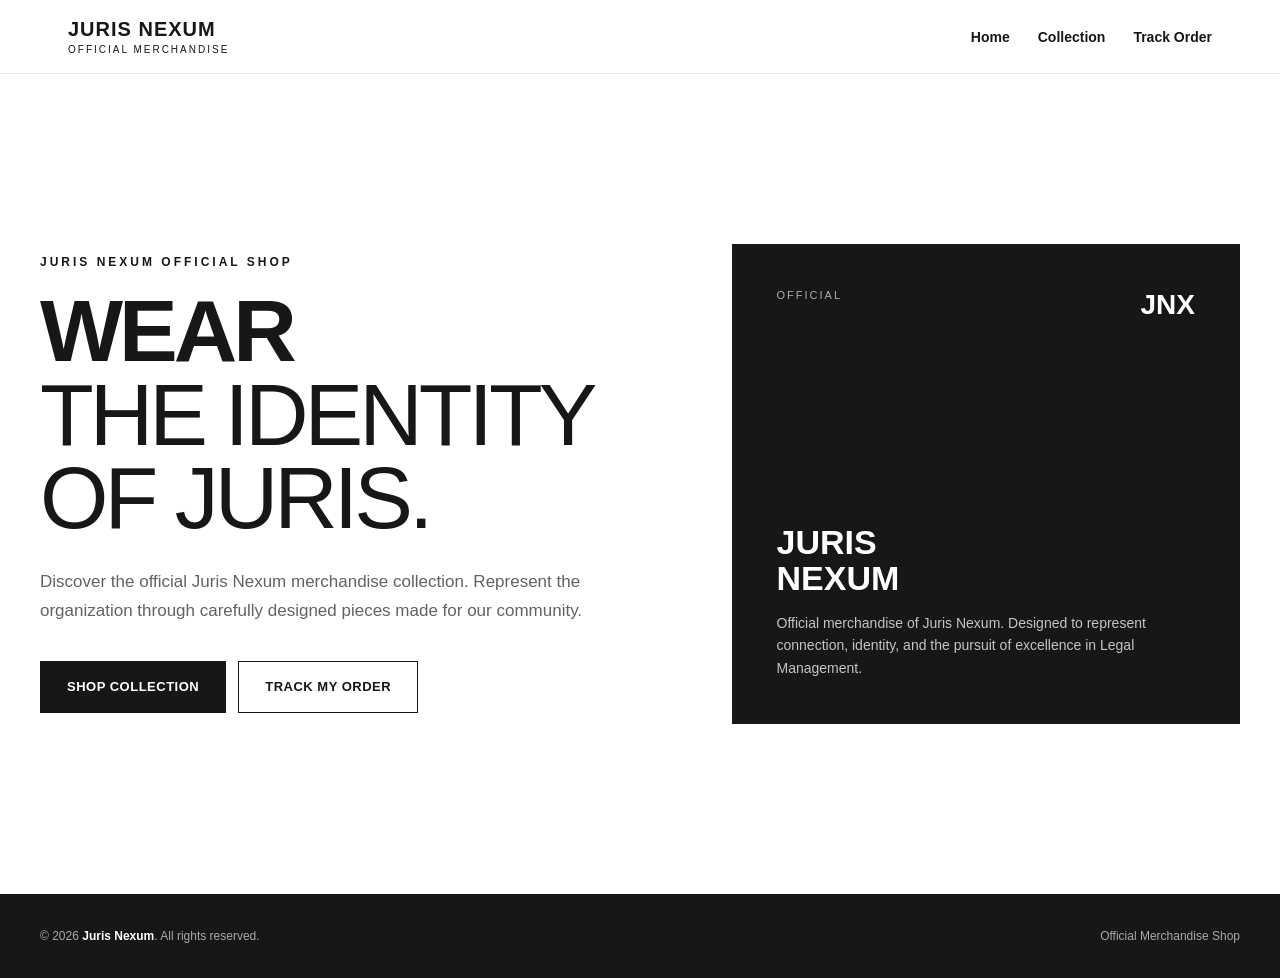
==== commit fa125842: "Finalize purple merchandise collection design" ====
--- a/index.html
+++ b/index.html
@@ -4,280 +4,538 @@
   <meta charset="UTF-8">
   <meta name="viewport" content="width=device-width, initial-scale=1.0">
 
-  <title>Juris Nexum | Official Merchandise</title>
-
-  <link rel="icon" href="assets/jnx-logo.png">
+  <title>Juris Nexum | Official Merchandise Shop</title>
+
+  <meta
+    name="description"
+    content="Official Juris Nexum merchandise shop."
+  >
+
   <link rel="stylesheet" href="css/style.css">
+
+  <style>
+    * {
+      box-sizing: border-box;
+    }
+
+    html {
+      scroll-behavior: smooth;
+    }
+
+    body {
+      margin: 0;
+      font-family: Arial, Helvetica, sans-serif;
+      background: #f7f7f7;
+      color: #171717;
+    }
+
+    a {
+      text-decoration: none;
+      color: inherit;
+    }
+
+    /* =========================
+       NAVIGATION
+    ========================= */
+
+    .jnx-nav {
+      width: 100%;
+      background: #ffffff;
+      border-bottom: 1px solid #e7e7e7;
+      position: relative;
+      z-index: 10;
+    }
+
+    .jnx-nav-inner {
+      max-width: 1200px;
+      margin: auto;
+      padding: 18px 28px;
+      display: flex;
+      align-items: center;
+      justify-content: space-between;
+      gap: 30px;
+    }
+
+    .jnx-brand {
+      font-size: 20px;
+      font-weight: 800;
+      letter-spacing: 1px;
+    }
+
+    .jnx-brand span {
+      display: block;
+      font-size: 10px;
+      font-weight: 500;
+      letter-spacing: 2px;
+      margin-top: 3px;
+    }
+
+    .jnx-nav-links {
+      display: flex;
+      align-items: center;
+      gap: 28px;
+      font-size: 14px;
+      font-weight: 600;
+    }
+
+    .jnx-nav-links a {
+      transition: opacity 0.2s ease;
+    }
+
+    .jnx-nav-links a:hover {
+      opacity: 0.55;
+    }
+
+    /* =========================
+       HERO
+    ========================= */
+
+    .jnx-hero {
+      min-height: calc(100vh - 80px);
+      display: flex;
+      align-items: center;
+      justify-content: center;
+      padding: 70px 25px;
+      background: #ffffff;
+    }
+
+    .jnx-hero-content {
+      width: 100%;
+      max-width: 1200px;
+      display: grid;
+      grid-template-columns: 1.1fr 0.9fr;
+      gap: 70px;
+      align-items: center;
+    }
+
+    .jnx-eyebrow {
+      font-size: 12px;
+      font-weight: 700;
+      letter-spacing: 3px;
+      text-transform: uppercase;
+      margin-bottom: 20px;
+    }
+
+    .jnx-hero h1 {
+      margin: 0;
+      font-size: clamp(48px, 7vw, 88px);
+      line-height: 0.95;
+      letter-spacing: -4px;
+    }
+
+    .jnx-hero h1 span {
+      display: block;
+      font-weight: 400;
+    }
+
+    .jnx-hero-text {
+      max-width: 560px;
+      margin-top: 28px;
+      color: #626262;
+      font-size: 17px;
+      line-height: 1.7;
+    }
+
+    .jnx-actions {
+      display: flex;
+      flex-wrap: wrap;
+      gap: 12px;
+      margin-top: 35px;
+    }
+
+    .jnx-button {
+      display: inline-flex;
+      align-items: center;
+      justify-content: center;
+      min-height: 52px;
+      padding: 0 26px;
+      border: 1px solid #171717;
+      font-size: 13px;
+      font-weight: 700;
+      letter-spacing: 0.5px;
+      transition:
+        background 0.2s ease,
+        color 0.2s ease,
+        transform 0.2s ease;
+    }
+
+    .jnx-button:hover {
+      transform: translateY(-2px);
+    }
+
+    .jnx-button.primary {
+      background: #171717;
+      color: #ffffff;
+    }
+
+    .jnx-button.primary:hover {
+      background: #333333;
+    }
+
+    .jnx-button.secondary {
+      background: #ffffff;
+      color: #171717;
+    }
+
+    .jnx-button.secondary:hover {
+      background: #f0f0f0;
+    }
+
+    /* =========================
+       FEATURE PANEL
+    ========================= */
+
+    .jnx-feature {
+      min-height: 480px;
+      background: #171717;
+      color: #ffffff;
+      padding: 45px;
+      display: flex;
+      flex-direction: column;
+      justify-content: space-between;
+    }
+
+    .jnx-feature-top {
+      display: flex;
+      justify-content: space-between;
+      align-items: flex-start;
+    }
+
+    .jnx-feature-label {
+      font-size: 11px;
+      letter-spacing: 2px;
+      text-transform: uppercase;
+      opacity: 0.65;
+    }
+
+    .jnx-feature-mark {
+      font-size: 28px;
+      font-weight: 900;
+    }
+
+    .jnx-feature-bottom h2 {
+      margin: 0 0 15px;
+      font-size: 34px;
+      line-height: 1.05;
+    }
+
+    .jnx-feature-bottom p {
+      margin: 0;
+      max-width: 380px;
+      color: #c5c5c5;
+      line-height: 1.6;
+      font-size: 14px;
+    }
+
+    /* =========================
+       QUICK ACCESS
+    ========================= */
+
+    .jnx-quick {
+      padding: 80px 25px;
+      background: #f7f7f7;
+    }
+
+    .jnx-quick-inner {
+      max-width: 1200px;
+      margin: auto;
+    }
+
+    .jnx-section-heading {
+      margin-bottom: 35px;
+    }
+
+    .jnx-section-heading p {
+      margin: 0 0 8px;
+      font-size: 11px;
+      font-weight: 700;
+      letter-spacing: 2px;
+      text-transform: uppercase;
+    }
+
+    .jnx-section-heading h2 {
+      margin: 0;
+      font-size: 38px;
+      letter-spacing: -1px;
+    }
+
+    .jnx-quick-grid {
+      display: grid;
+      grid-template-columns: repeat(2, 1fr);
+      gap: 18px;
+    }
+
+    .jnx-quick-card {
+      background: #ffffff;
+      border: 1px solid #e4e4e4;
+      padding: 35px;
+      min-height: 230px;
+      display: flex;
+      flex-direction: column;
+      justify-content: space-between;
+      transition:
+        transform 0.2s ease,
+        border-color 0.2s ease;
+    }
+
+    .jnx-quick-card:hover {
+      transform: translateY(-4px);
+      border-color: #171717;
+    }
+
+    .jnx-card-number {
+      font-size: 12px;
+      font-weight: 700;
+      color: #888888;
+    }
+
+    .jnx-quick-card h3 {
+      margin: 35px 0 8px;
+      font-size: 24px;
+    }
+
+    .jnx-quick-card p {
+      margin: 0;
+      color: #666666;
+      font-size: 14px;
+      line-height: 1.6;
+    }
+
+    .jnx-card-link {
+      margin-top: 25px;
+      font-size: 12px;
+      font-weight: 800;
+      letter-spacing: 1px;
+      text-transform: uppercase;
+    }
+
+    /* =========================
+       FOOTER
+    ========================= */
+
+    .jnx-footer {
+      background: #171717;
+      color: #ffffff;
+      padding: 35px 25px;
+    }
+
+    .jnx-footer-inner {
+      max-width: 1200px;
+      margin: auto;
+      display: flex;
+      justify-content: space-between;
+      gap: 25px;
+      align-items: center;
+    }
+
+    .jnx-footer p {
+      margin: 0;
+      font-size: 12px;
+      color: #a9a9a9;
+    }
+
+    .jnx-footer strong {
+      color: #ffffff;
+    }
+
+    /* =========================
+       MOBILE
+    ========================= */
+
+    @media (max-width: 850px) {
+      .jnx-nav-inner {
+        padding: 16px 20px;
+      }
+
+      .jnx-nav-links {
+        gap: 14px;
+        font-size: 12px;
+      }
+
+      .jnx-hero {
+        min-height: auto;
+        padding: 55px 20px;
+      }
+
+      .jnx-hero-content {
+        grid-template-columns: 1fr;
+        gap: 45px;
+      }
+
+      .jnx-hero h1 {
+        font-size: clamp(48px, 15vw, 76px);
+      }
+
+      .jnx-feature {
+        min-height: 380px;
+        padding: 30px;
+      }
+
+      .jnx-quick {
+        padding: 55px 20px;
+      }
+
+      .jnx-quick-grid {
+        grid-template-columns: 1fr;
+      }
+
+      .jnx-footer-inner {
+        flex-direction: column;
+        align-items: flex-start;
+      }
+    }
+
+    @media (max-width: 520px) {
+      .jnx-nav-inner {
+        flex-direction: column;
+        align-items: flex-start;
+        gap: 12px;
+      }
+
+      .jnx-nav-links {
+        width: 100%;
+        justify-content: space-between;
+      }
+
+      .jnx-actions {
+        flex-direction: column;
+      }
+
+      .jnx-button {
+        width: 100%;
+      }
+    }
+  </style>
 </head>
 
-<body class="shop-home">
-
-<header class="store-header">
-  <div class="store-header-inner">
-
-    <a href="index.html" class="store-brand">
-      <img src="assets/jnx-logo.png" alt="Juris Nexum logo">
-
-      <div>
-        <strong>JURIS NEXUM</strong>
+<body>
+
+  <!-- =========================
+       NAVIGATION
+  ========================== -->
+
+  <header class="jnx-nav">
+    <div class="jnx-nav-inner">
+
+      <a href="index.html" class="jnx-brand">
+        JURIS NEXUM
         <span>OFFICIAL MERCHANDISE</span>
+      </a>
+
+      <nav class="jnx-nav-links">
+        <a href="index.html">Home</a>
+        <a href="shop.html">Collection</a>
+        <a href="track-order.html">Track Order</a>
+      </nav>
+
+    </div>
+  </header>
+
+
+  <!-- =========================
+       HERO
+  ========================== -->
+
+  <main>
+
+    <section class="jnx-hero">
+
+      <div class="jnx-hero-content">
+
+        <div>
+
+          <div class="jnx-eyebrow">
+            Juris Nexum Official Shop
+          </div>
+
+          <h1>
+            WEAR
+            <span>THE IDENTITY OF JURIS.</span>
+          </h1>
+
+          <p class="jnx-hero-text">
+            Discover the official Juris Nexum merchandise collection.
+            Represent the organization through carefully designed pieces
+            made for our community.
+          </p>
+
+          <div class="jnx-actions">
+
+            <a
+              href="shop.html"
+              class="jnx-button primary"
+            >
+              SHOP COLLECTION
+            </a>
+
+            <a
+              href="track-order.html"
+              class="jnx-button secondary"
+            >
+              TRACK MY ORDER
+            </a>
+
+          </div>
+
+        </div>
+
+
+        <div class="jnx-feature">
+
+          <div class="jnx-feature-top">
+
+            <div class="jnx-feature-label">
+              Official
+            </div>
+
+            <div class="jnx-feature-mark">
+              JNX
+            </div>
+
+          </div>
+
+          <div class="jnx-feature-bottom">
+
+            <h2>
+              JURIS<br>
+              NEXUM
+            </h2>
+
+            <p>
+              Official merchandise of Juris Nexum.
+              Designed to represent connection, identity,
+              and the pursuit of excellence in Legal Management.
+            </p>
+
+          </div>
+
+        </div>
+
       </div>
-    </a>
-
-    <nav class="store-nav">
-      <a href="#shop">Shop</a>
-      <a href="#track">Track Order</a>
-    </nav>
-
-    <a href="checkout.html" class="store-cart">
-      <span class="cart-icon">🛒</span>
-      <span>Cart</span>
-      <b id="cartCount">0</b>
-    </a>
-
-  </div>
-</header>
-
-
-<main>
-
-  <!-- HERO -->
-  <section class="store-hero">
-
-    <div class="hero-glow"></div>
-
-    <div class="hero-content">
-
-      <div class="hero-copy">
-
-        <span class="hero-badge">
-          JNX OFFICIAL STORE
-        </span>
-
-        <h1>
-          Wear the
-          <span>Juris Nexum</span>
-          identity.
-        </h1>
-
-        <p>
-          Official merchandise made for the people who
-          represent Juris Nexum with pride, purpose, and style.
-        </p>
-
-        <div class="hero-actions">
-          <a href="#shop" class="hero-button">
-            Shop Collection
-            <span>→</span>
-          </a>
-
-          <a href="#track" class="hero-link">
-            Track an Order
-          </a>
-        </div>
-
-      </div>
-
-      <div class="hero-product">
-
-        <div class="hero-product-card">
-
-          <div class="hero-product-top">
-            <span>JNX</span>
-            <span>EST. 2026</span>
-          </div>
-
-          <img src="assets/jnx-logo.png" alt="Juris Nexum">
-
-          <div class="hero-product-bottom">
-            <strong>JURIS NEXUM</strong>
-            <span>LEGAL MANAGEMENT</span>
-          </div>
-
-        </div>
-
-      </div>
+
+    </section>
+
+
+    <!-- =========================
+       FOOTER
+  ========================== -->
+
+  <footer class="jnx-footer">
+
+    <div class="jnx-footer-inner">
+
+      <p>
+        © 2026 <strong>Juris Nexum</strong>.
+        All rights reserved.
+      </p>
+
+      <p>
+        Official Merchandise Shop
+      </p>
 
     </div>
 
-  </section>
-
-
-  <!-- QUICK FEATURES -->
-  <section class="store-features">
-
-    <div class="feature-item">
-      <div class="feature-icon">⚡</div>
-      <div>
-        <strong>Easy Ordering</strong>
-        <span>No account required</span>
-      </div>
-    </div>
-
-    <div class="feature-item">
-      <div class="feature-icon">💳</div>
-      <div>
-        <strong>Secure Payment</strong>
-        <span>Multiple payment options</span>
-      </div>
-    </div>
-
-    <div class="feature-item">
-      <div class="feature-icon">🎓</div>
-      <div>
-        <strong>JNX Member Price</strong>
-        <span>Exclusive member savings</span>
-      </div>
-    </div>
-
-    <div class="feature-item">
-      <div class="feature-icon">📦</div>
-      <div>
-        <strong>Order Tracking</strong>
-        <span>Check your order anytime</span>
-      </div>
-    </div>
-
-  </section>
-
-
-  <!-- SHOP -->
-  <section id="shop" class="store-shop">
-
-    <div class="store-section-heading">
-
-      <div>
-        <span class="section-label">OUR COLLECTION</span>
-        <h2>Shop JNX Merchandise</h2>
-        <p>
-          Find official Juris Nexum merchandise for your everyday look.
-        </p>
-      </div>
-
-    </div>
-
-
-    <!-- SEARCH + FILTER -->
-    <div class="shop-controls">
-
-      <div class="shop-search">
-        <span>⌕</span>
-        <input
-          id="productSearch"
-          type="search"
-          placeholder="Search merchandise..."
-          autocomplete="off"
-        >
-      </div>
-
-      <select id="categoryFilter" aria-label="Filter products">
-        <option value="all">All Categories</option>
-      </select>
-
-    </div>
-
-
-    <div id="productGrid" class="modern-product-grid"></div>
-
-  </section>
-
-
-  <!-- TRACK ORDER -->
-  <section id="track" class="track-section">
-
-    <div class="track-card">
-
-      <div class="track-icon">
-        📦
-      </div>
-
-      <div class="track-content">
-
-        <span class="section-label">ORDER TRACKING</span>
-
-        <h2>Already placed an order?</h2>
-
-        <p>
-          Enter your order number below to view your receipt,
-          payment status, and order progress.
-        </p>
-
-        <form id="trackForm" class="track-form">
-
-          <input
-            id="trackOrderNo"
-            placeholder="e.g. JNX-2026-00001"
-            autocomplete="off"
-            required
-          >
-
-          <button type="submit">
-            Track Order
-            <span>→</span>
-          </button>
-
-        </form>
-
-      </div>
-
-    </div>
-
-  </section>
-
-</main>
-
-
-<footer class="store-footer">
-
-  <div class="footer-inner">
-
-    <div class="footer-brand">
-
-      <img src="assets/jnx-logo.png" alt="Juris Nexum">
-
-      <div>
-        <strong>JURIS NEXUM</strong>
-        <span>Official Merchandise Shop</span>
-      </div>
-
-    </div>
-
-    <div class="footer-copy">
-      © 2026 Juris Nexum. All rights reserved.
-    </div>
-
-  </div>
-
-</footer>
-
-
-<script src="js/config.js"></script>
-<script src="js/shop.js"></script>
-
-<script>
-document.addEventListener("DOMContentLoaded", () => {
-
-  const form = document.getElementById("trackForm");
-
-  if (!form) return;
-
-  form.addEventListener("submit", event => {
-
-    event.preventDefault();
-
-    const orderNumber =
-      document.getElementById("trackOrderNo").value.trim();
-
-    if (!orderNumber) return;
-
-    window.location.href =
-      "order.html?orderNo=" +
-      encodeURIComponent(orderNumber);
-
-  });
-
-});
-</script>
+  </footer>
 
 </body>
 </html>
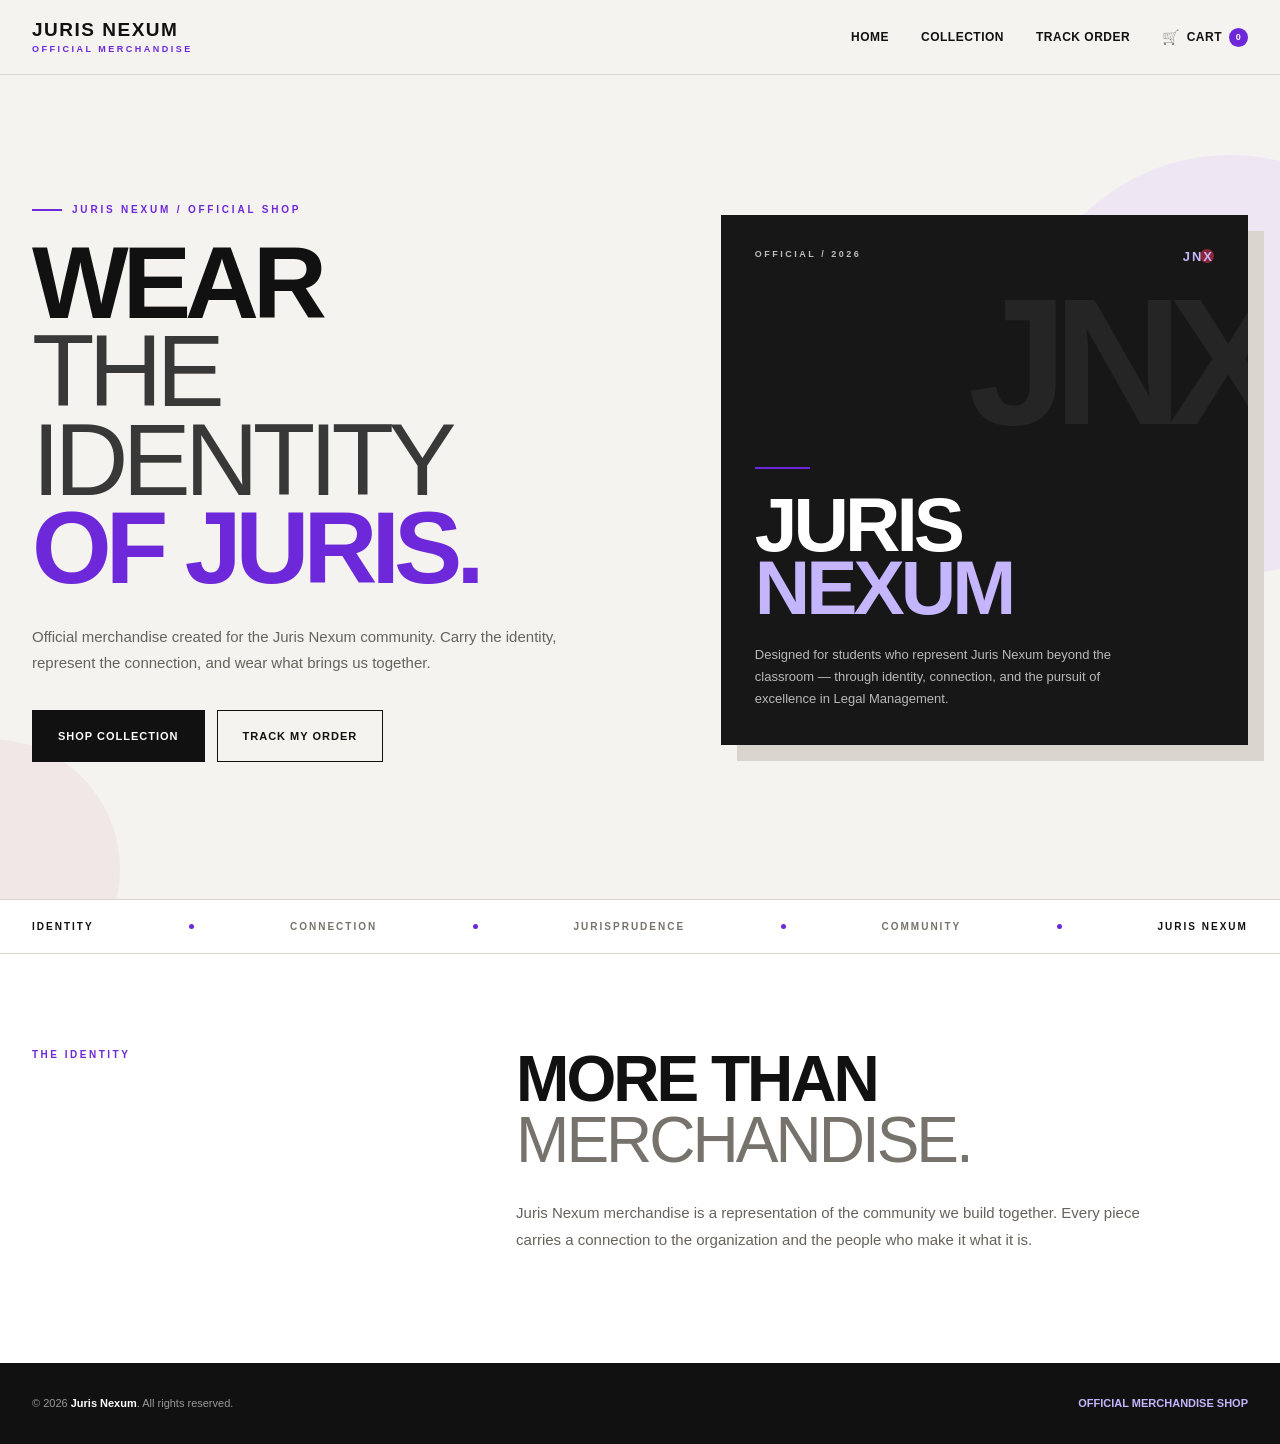
==== commit 1ef11edb: "Publish latest JNX merchandise shop design and tracking" ====
--- a/index.html
+++ b/index.html
@@ -4,15 +4,13 @@
   <meta charset="UTF-8">
   <meta name="viewport" content="width=device-width, initial-scale=1.0">
 
-  <title>Juris Nexum | Official Merchandise Shop</title>
+  <title>Juris Nexum | Official Merchandise</title>
 
   <meta
     name="description"
     content="Official Juris Nexum merchandise shop."
   >
 
-  <link rel="stylesheet" href="css/style.css">
-
   <style>
     * {
       box-sizing: border-box;
@@ -25,13 +23,13 @@
     body {
       margin: 0;
       font-family: Arial, Helvetica, sans-serif;
-      background: #f7f7f7;
-      color: #171717;
+      background: #f5f3ef;
+      color: #111111;
     }
 
     a {
+      color: inherit;
       text-decoration: none;
-      color: inherit;
     }
 
     /* =========================
@@ -39,17 +37,17 @@
     ========================= */
 
     .jnx-nav {
+      position: relative;
+      z-index: 20;
       width: 100%;
-      background: #ffffff;
-      border-bottom: 1px solid #e7e7e7;
-      position: relative;
-      z-index: 10;
+      background: #f5f3ef;
+      border-bottom: 1px solid #d9d5ce;
     }
 
     .jnx-nav-inner {
-      max-width: 1200px;
-      margin: auto;
-      padding: 18px 28px;
+      max-width: 1280px;
+      margin: 0 auto;
+      padding: 20px 32px;
       display: flex;
       align-items: center;
       justify-content: space-between;
@@ -57,33 +55,89 @@
     }
 
     .jnx-brand {
-      font-size: 20px;
-      font-weight: 800;
-      letter-spacing: 1px;
-    }
-
-    .jnx-brand span {
-      display: block;
-      font-size: 10px;
-      font-weight: 500;
-      letter-spacing: 2px;
-      margin-top: 3px;
+      display: flex;
+      flex-direction: column;
+      line-height: 1;
+    }
+
+    .jnx-brand-main {
+      font-size: 19px;
+      font-weight: 900;
+      letter-spacing: 1.5px;
+    }
+
+    .jnx-brand-sub {
+      margin-top: 6px;
+      font-size: 9px;
+      font-weight: 700;
+      letter-spacing: 2.5px;
+      color: #6d28d9;
     }
 
     .jnx-nav-links {
       display: flex;
       align-items: center;
-      gap: 28px;
+      gap: 32px;
+      font-size: 12px;
+      font-weight: 700;
+      letter-spacing: .5px;
+      text-transform: uppercase;
+    }
+
+    .jnx-nav-links a {
+      position: relative;
+      padding: 5px 0;
+    }
+
+    .jnx-nav-links a::after {
+      content: "";
+      position: absolute;
+      left: 0;
+      bottom: 0;
+      width: 0;
+      height: 2px;
+      background: #6d28d9;
+      transition: width .25s ease;
+    }
+
+    .jnx-nav-links a:hover::after {
+      width: 100%;
+    }
+
+    /* =========================
+       CART NAVIGATION
+    ========================= */
+
+    .jnx-cart-link {
+      display: inline-flex;
+      align-items: center;
+      gap: 7px;
+    }
+
+    .jnx-cart-icon {
       font-size: 14px;
-      font-weight: 600;
-    }
-
-    .jnx-nav-links a {
-      transition: opacity 0.2s ease;
-    }
-
-    .jnx-nav-links a:hover {
-      opacity: 0.55;
+      line-height: 1;
+      filter: grayscale(1);
+      transition: filter .2s ease;
+    }
+
+    .jnx-cart-link:hover .jnx-cart-icon {
+      filter: grayscale(0);
+    }
+
+    .jnx-cart-count {
+      min-width: 19px;
+      height: 19px;
+      padding: 0 5px;
+      display: inline-flex;
+      align-items: center;
+      justify-content: center;
+      border-radius: 50%;
+      background: #6d28d9;
+      color: #ffffff;
+      font-size: 9px;
+      font-weight: 800;
+      line-height: 1;
     }
 
     /* =========================
@@ -91,222 +145,332 @@
     ========================= */
 
     .jnx-hero {
-      min-height: calc(100vh - 80px);
+      position: relative;
+      overflow: hidden;
+      min-height: calc(100vh - 76px);
+      padding: 55px 32px 70px;
       display: flex;
       align-items: center;
-      justify-content: center;
-      padding: 70px 25px;
-      background: #ffffff;
+      background: #f5f3ef;
+    }
+
+    .jnx-hero::before {
+      content: "";
+      position: absolute;
+      width: 420px;
+      height: 420px;
+      right: -160px;
+      top: 80px;
+      border-radius: 50%;
+      background: #e9ddf8;
+      opacity: .55;
+    }
+
+    .jnx-hero::after {
+      content: "";
+      position: absolute;
+      width: 260px;
+      height: 260px;
+      left: -140px;
+      bottom: -100px;
+      border-radius: 50%;
+      background: #ead7d9;
+      opacity: .45;
     }
 
     .jnx-hero-content {
+      position: relative;
+      z-index: 2;
       width: 100%;
-      max-width: 1200px;
+      max-width: 1280px;
+      margin: 0 auto;
       display: grid;
-      grid-template-columns: 1.1fr 0.9fr;
+      grid-template-columns: 1.08fr .92fr;
       gap: 70px;
       align-items: center;
     }
 
     .jnx-eyebrow {
-      font-size: 12px;
-      font-weight: 700;
-      letter-spacing: 3px;
+      display: inline-flex;
+      align-items: center;
+      gap: 10px;
+      margin-bottom: 24px;
+      font-size: 10px;
+      font-weight: 800;
+      letter-spacing: 2.8px;
       text-transform: uppercase;
-      margin-bottom: 20px;
+      color: #6d28d9;
+    }
+
+    .jnx-eyebrow::before {
+      content: "";
+      width: 30px;
+      height: 2px;
+      background: #6d28d9;
     }
 
     .jnx-hero h1 {
+      max-width: 800px;
       margin: 0;
-      font-size: clamp(48px, 7vw, 88px);
-      line-height: 0.95;
-      letter-spacing: -4px;
-    }
-
-    .jnx-hero h1 span {
+      font-size: clamp(54px, 8vw, 108px);
+      line-height: .86;
+      letter-spacing: -6px;
+      font-weight: 900;
+      text-transform: uppercase;
+    }
+
+    .jnx-hero h1 .light {
       display: block;
       font-weight: 400;
+      color: #383838;
+    }
+
+    .jnx-hero h1 .accent {
+      display: block;
+      color: #6d28d9;
     }
 
     .jnx-hero-text {
-      max-width: 560px;
-      margin-top: 28px;
-      color: #626262;
-      font-size: 17px;
-      line-height: 1.7;
-    }
+      max-width: 570px;
+      margin: 32px 0 0;
+      color: #66625c;
+      font-size: 15px;
+      line-height: 1.75;
+    }
+
+    /* =========================
+       BUTTONS
+    ========================= */
 
     .jnx-actions {
       display: flex;
       flex-wrap: wrap;
       gap: 12px;
-      margin-top: 35px;
+      margin-top: 34px;
     }
 
     .jnx-button {
+      min-height: 52px;
+      padding: 0 25px;
       display: inline-flex;
       align-items: center;
       justify-content: center;
-      min-height: 52px;
-      padding: 0 26px;
-      border: 1px solid #171717;
-      font-size: 13px;
-      font-weight: 700;
-      letter-spacing: 0.5px;
+      border: 1px solid #111111;
+      font-size: 11px;
+      font-weight: 800;
+      letter-spacing: 1px;
+      text-transform: uppercase;
       transition:
-        background 0.2s ease,
-        color 0.2s ease,
-        transform 0.2s ease;
+        transform .2s ease,
+        background .2s ease,
+        color .2s ease,
+        border-color .2s ease;
     }
 
     .jnx-button:hover {
-      transform: translateY(-2px);
+      transform: translateY(-3px);
     }
 
     .jnx-button.primary {
-      background: #171717;
+      background: #111111;
       color: #ffffff;
     }
 
     .jnx-button.primary:hover {
-      background: #333333;
+      background: #6d28d9;
+      border-color: #6d28d9;
     }
 
     .jnx-button.secondary {
+      background: transparent;
+      color: #111111;
+    }
+
+    .jnx-button.secondary:hover {
       background: #ffffff;
-      color: #171717;
-    }
-
-    .jnx-button.secondary:hover {
-      background: #f0f0f0;
     }
 
     /* =========================
-       FEATURE PANEL
+       EDITORIAL FEATURE
     ========================= */
 
     .jnx-feature {
-      min-height: 480px;
-      background: #171717;
-      color: #ffffff;
-      padding: 45px;
+      position: relative;
+      min-height: 530px;
+      overflow: hidden;
+      padding: 34px;
       display: flex;
       flex-direction: column;
       justify-content: space-between;
+      background: #171717;
+      color: #ffffff;
+      box-shadow: 16px 16px 0 #d9d5ce;
+    }
+
+    .jnx-feature::before {
+      content: "JNX";
+      position: absolute;
+      right: -25px;
+      top: 75px;
+      font-size: 180px;
+      line-height: .8;
+      font-weight: 900;
+      letter-spacing: -15px;
+      color: #252525;
+      pointer-events: none;
+    }
+
+    .jnx-feature::after {
+      content: "";
+      position: absolute;
+      right: 34px;
+      top: 34px;
+      width: 14px;
+      height: 14px;
+      background: #8b2635;
+      border-radius: 50%;
+    }
+
+    .jnx-feature-top,
+    .jnx-feature-bottom {
+      position: relative;
+      z-index: 2;
     }
 
     .jnx-feature-top {
       display: flex;
+      align-items: flex-start;
       justify-content: space-between;
-      align-items: flex-start;
     }
 
     .jnx-feature-label {
-      font-size: 11px;
+      font-size: 9px;
+      font-weight: 700;
+      letter-spacing: 2.5px;
+      text-transform: uppercase;
+      color: #bdbdbd;
+    }
+
+    .jnx-feature-mark {
+      font-size: 13px;
+      font-weight: 900;
+      letter-spacing: 2px;
+      color: #c4b5fd;
+    }
+
+    .jnx-feature-line {
+      width: 55px;
+      height: 2px;
+      margin-bottom: 24px;
+      background: #6d28d9;
+    }
+
+    .jnx-feature-bottom h2 {
+      margin: 0;
+      font-size: clamp(50px, 6vw, 82px);
+      line-height: .82;
+      letter-spacing: -4px;
+      text-transform: uppercase;
+    }
+
+    .jnx-feature-bottom h2 span {
+      color: #c4b5fd;
+    }
+
+    .jnx-feature-bottom p {
+      max-width: 390px;
+      margin: 25px 0 0;
+      color: #b9b9b9;
+      font-size: 13px;
+      line-height: 1.7;
+    }
+
+    /* =========================
+       BRAND STRIP
+    ========================= */
+
+    .jnx-strip {
+      border-top: 1px solid #d9d5ce;
+      border-bottom: 1px solid #d9d5ce;
+      background: #ffffff;
+    }
+
+    .jnx-strip-inner {
+      max-width: 1280px;
+      margin: 0 auto;
+      padding: 21px 32px;
+      display: flex;
+      align-items: center;
+      justify-content: space-between;
+      gap: 20px;
+    }
+
+    .jnx-strip-item {
+      font-size: 10px;
+      font-weight: 800;
       letter-spacing: 2px;
       text-transform: uppercase;
-      opacity: 0.65;
-    }
-
-    .jnx-feature-mark {
-      font-size: 28px;
-      font-weight: 900;
-    }
-
-    .jnx-feature-bottom h2 {
-      margin: 0 0 15px;
-      font-size: 34px;
-      line-height: 1.05;
-    }
-
-    .jnx-feature-bottom p {
+      color: #77736c;
+    }
+
+    .jnx-strip-item strong {
+      color: #111111;
+    }
+
+    .jnx-strip-dot {
+      width: 5px;
+      height: 5px;
+      flex: 0 0 auto;
+      border-radius: 50%;
+      background: #6d28d9;
+    }
+
+    /* =========================
+       IDENTITY SECTION
+    ========================= */
+
+    .jnx-identity {
+      padding: 95px 32px;
+      background: #ffffff;
+    }
+
+    .jnx-identity-inner {
+      max-width: 1280px;
+      margin: 0 auto;
+      display: grid;
+      grid-template-columns: .7fr 1.3fr;
+      gap: 90px;
+      align-items: start;
+    }
+
+    .jnx-section-label {
+      font-size: 10px;
+      font-weight: 800;
+      letter-spacing: 2.5px;
+      text-transform: uppercase;
+      color: #6d28d9;
+    }
+
+    .jnx-identity h2 {
       margin: 0;
-      max-width: 380px;
-      color: #c5c5c5;
-      line-height: 1.6;
-      font-size: 14px;
-    }
-
-    /* =========================
-       QUICK ACCESS
-    ========================= */
-
-    .jnx-quick {
-      padding: 80px 25px;
-      background: #f7f7f7;
-    }
-
-    .jnx-quick-inner {
-      max-width: 1200px;
-      margin: auto;
-    }
-
-    .jnx-section-heading {
-      margin-bottom: 35px;
-    }
-
-    .jnx-section-heading p {
-      margin: 0 0 8px;
-      font-size: 11px;
-      font-weight: 700;
-      letter-spacing: 2px;
+      max-width: 800px;
+      font-size: clamp(35px, 5vw, 65px);
+      line-height: .95;
+      letter-spacing: -3px;
       text-transform: uppercase;
     }
 
-    .jnx-section-heading h2 {
-      margin: 0;
-      font-size: 38px;
-      letter-spacing: -1px;
-    }
-
-    .jnx-quick-grid {
-      display: grid;
-      grid-template-columns: repeat(2, 1fr);
-      gap: 18px;
-    }
-
-    .jnx-quick-card {
-      background: #ffffff;
-      border: 1px solid #e4e4e4;
-      padding: 35px;
-      min-height: 230px;
-      display: flex;
-      flex-direction: column;
-      justify-content: space-between;
-      transition:
-        transform 0.2s ease,
-        border-color 0.2s ease;
-    }
-
-    .jnx-quick-card:hover {
-      transform: translateY(-4px);
-      border-color: #171717;
-    }
-
-    .jnx-card-number {
-      font-size: 12px;
-      font-weight: 700;
-      color: #888888;
-    }
-
-    .jnx-quick-card h3 {
-      margin: 35px 0 8px;
-      font-size: 24px;
-    }
-
-    .jnx-quick-card p {
-      margin: 0;
-      color: #666666;
-      font-size: 14px;
-      line-height: 1.6;
-    }
-
-    .jnx-card-link {
-      margin-top: 25px;
-      font-size: 12px;
-      font-weight: 800;
-      letter-spacing: 1px;
-      text-transform: uppercase;
+    .jnx-identity h2 span {
+      color: #77736c;
+      font-weight: 400;
+    }
+
+    .jnx-identity-copy {
+      margin-top: 28px;
+      max-width: 650px;
+      color: #66625c;
+      font-size: 15px;
+      line-height: 1.8;
     }
 
     /* =========================
@@ -314,69 +478,123 @@
     ========================= */
 
     .jnx-footer {
-      background: #171717;
+      background: #111111;
       color: #ffffff;
-      padding: 35px 25px;
+      padding: 32px;
     }
 
     .jnx-footer-inner {
-      max-width: 1200px;
-      margin: auto;
+      max-width: 1280px;
+      margin: 0 auto;
       display: flex;
+      align-items: center;
       justify-content: space-between;
       gap: 25px;
-      align-items: center;
     }
 
     .jnx-footer p {
       margin: 0;
-      font-size: 12px;
-      color: #a9a9a9;
+      color: #999999;
+      font-size: 11px;
+      line-height: 1.6;
     }
 
     .jnx-footer strong {
       color: #ffffff;
     }
 
+    .jnx-footer-accent {
+      color: #c4b5fd !important;
+      font-weight: 700;
+    }
+
     /* =========================
-       MOBILE
+       RESPONSIVE
     ========================= */
 
-    @media (max-width: 850px) {
+    @media (max-width: 900px) {
       .jnx-nav-inner {
-        padding: 16px 20px;
+        padding: 18px 22px;
       }
 
       .jnx-nav-links {
-        gap: 14px;
-        font-size: 12px;
+        gap: 18px;
       }
 
       .jnx-hero {
-        min-height: auto;
-        padding: 55px 20px;
+        padding: 55px 22px 70px;
       }
 
       .jnx-hero-content {
         grid-template-columns: 1fr;
-        gap: 45px;
+        gap: 55px;
+      }
+
+      .jnx-feature {
+        min-height: 430px;
+      }
+
+      .jnx-identity {
+        padding: 70px 22px;
+      }
+
+      .jnx-identity-inner {
+        grid-template-columns: 1fr;
+        gap: 25px;
+      }
+
+      .jnx-strip-inner {
+        padding: 18px 22px;
+      }
+    }
+
+    @media (max-width: 600px) {
+      .jnx-nav-inner {
+        flex-direction: column;
+        align-items: flex-start;
+        gap: 15px;
+      }
+
+      .jnx-nav-links {
+        width: 100%;
+        justify-content: space-between;
+        gap: 10px;
+        font-size: 10px;
       }
 
       .jnx-hero h1 {
-        font-size: clamp(48px, 15vw, 76px);
+        letter-spacing: -4px;
+      }
+
+      .jnx-actions {
+        flex-direction: column;
+      }
+
+      .jnx-button {
+        width: 100%;
       }
 
       .jnx-feature {
-        min-height: 380px;
-        padding: 30px;
-      }
-
-      .jnx-quick {
-        padding: 55px 20px;
-      }
-
-      .jnx-quick-grid {
-        grid-template-columns: 1fr;
+        min-height: 390px;
+        padding: 27px;
+        box-shadow: 9px 9px 0 #d9d5ce;
+      }
+
+      .jnx-feature::before {
+        font-size: 120px;
+      }
+
+      .jnx-strip-inner {
+        flex-wrap: wrap;
+        justify-content: center;
+      }
+
+      .jnx-strip-dot {
+        display: none;
+      }
+
+      .jnx-footer {
+        padding: 28px 22px;
       }
 
       .jnx-footer-inner {
@@ -384,27 +602,6 @@
         align-items: flex-start;
       }
     }
-
-    @media (max-width: 520px) {
-      .jnx-nav-inner {
-        flex-direction: column;
-        align-items: flex-start;
-        gap: 12px;
-      }
-
-      .jnx-nav-links {
-        width: 100%;
-        justify-content: space-between;
-      }
-
-      .jnx-actions {
-        flex-direction: column;
-      }
-
-      .jnx-button {
-        width: 100%;
-      }
-    }
   </style>
 </head>
 
@@ -418,14 +615,19 @@
     <div class="jnx-nav-inner">
 
       <a href="index.html" class="jnx-brand">
-        JURIS NEXUM
-        <span>OFFICIAL MERCHANDISE</span>
+        <span class="jnx-brand-main">JURIS NEXUM</span>
+        <span class="jnx-brand-sub">OFFICIAL MERCHANDISE</span>
       </a>
 
       <nav class="jnx-nav-links">
         <a href="index.html">Home</a>
         <a href="shop.html">Collection</a>
         <a href="track-order.html">Track Order</a>
+        <a href="checkout.html" class="jnx-cart-link">
+          <span class="jnx-cart-icon">🛒</span>
+          Cart
+          <span id="cartCount" class="jnx-cart-count">0</span>
+        </a>
       </nav>
 
     </div>
@@ -445,18 +647,19 @@
         <div>
 
           <div class="jnx-eyebrow">
-            Juris Nexum Official Shop
+            Juris Nexum / Official Shop
           </div>
 
           <h1>
             WEAR
-            <span>THE IDENTITY OF JURIS.</span>
+            <span class="light">THE IDENTITY</span>
+            <span class="accent">OF JURIS.</span>
           </h1>
 
           <p class="jnx-hero-text">
-            Discover the official Juris Nexum merchandise collection.
-            Represent the organization through carefully designed pieces
-            made for our community.
+            Official merchandise created for the Juris Nexum community.
+            Carry the identity, represent the connection, and wear
+            what brings us together.
           </p>
 
           <div class="jnx-actions">
@@ -465,14 +668,14 @@
               href="shop.html"
               class="jnx-button primary"
             >
-              SHOP COLLECTION
+              Shop Collection
             </a>
 
             <a
               href="track-order.html"
               class="jnx-button secondary"
             >
-              TRACK MY ORDER
+              Track My Order
             </a>
 
           </div>
@@ -480,12 +683,14 @@
         </div>
 
 
+        <!-- EDITORIAL FEATURE -->
+
         <div class="jnx-feature">
 
           <div class="jnx-feature-top">
 
             <div class="jnx-feature-label">
-              Official
+              Official / 2026
             </div>
 
             <div class="jnx-feature-mark">
@@ -496,14 +701,16 @@
 
           <div class="jnx-feature-bottom">
 
+            <div class="jnx-feature-line"></div>
+
             <h2>
               JURIS<br>
-              NEXUM
+              <span>NEXUM</span>
             </h2>
 
             <p>
-              Official merchandise of Juris Nexum.
-              Designed to represent connection, identity,
+              Designed for students who represent Juris Nexum
+              beyond the classroom — through identity, connection,
               and the pursuit of excellence in Legal Management.
             </p>
 
@@ -517,6 +724,84 @@
 
 
     <!-- =========================
+         BRAND STRIP
+    ========================== -->
+
+    <section class="jnx-strip">
+
+      <div class="jnx-strip-inner">
+
+        <div class="jnx-strip-item">
+          <strong>Identity</strong>
+        </div>
+
+        <div class="jnx-strip-dot"></div>
+
+        <div class="jnx-strip-item">
+          Connection
+        </div>
+
+        <div class="jnx-strip-dot"></div>
+
+        <div class="jnx-strip-item">
+          Jurisprudence
+        </div>
+
+        <div class="jnx-strip-dot"></div>
+
+        <div class="jnx-strip-item">
+          Community
+        </div>
+
+        <div class="jnx-strip-dot"></div>
+
+        <div class="jnx-strip-item">
+          <strong>Juris Nexum</strong>
+        </div>
+
+      </div>
+
+    </section>
+
+
+    <!-- =========================
+         IDENTITY SECTION
+    ========================== -->
+
+    <section class="jnx-identity">
+
+      <div class="jnx-identity-inner">
+
+        <div>
+          <div class="jnx-section-label">
+            The Identity
+          </div>
+        </div>
+
+        <div>
+
+          <h2>
+            MORE THAN<br>
+            <span>MERCHANDISE.</span>
+          </h2>
+
+          <p class="jnx-identity-copy">
+            Juris Nexum merchandise is a representation of the
+            community we build together. Every piece carries a
+            connection to the organization and the people who
+            make it what it is.
+          </p>
+
+        </div>
+
+      </div>
+
+    </section>
+
+  </main>
+
+
+  <!-- =========================
        FOOTER
   ========================== -->
 
@@ -529,13 +814,46 @@
         All rights reserved.
       </p>
 
-      <p>
-        Official Merchandise Shop
+      <p class="jnx-footer-accent">
+        OFFICIAL MERCHANDISE SHOP
       </p>
 
     </div>
 
   </footer>
+
+
+<script>
+(function () {
+  const CART_KEY = "jnx_merch_cart_v1";
+
+  function updateHomeCartCount() {
+    const el = document.getElementById("cartCount");
+    if (!el) return;
+
+    try {
+      const cart = JSON.parse(
+        localStorage.getItem(CART_KEY) || "[]"
+      );
+
+      const count = cart.reduce(
+        (total, item) => total + Number(item.quantity || 0),
+        0
+      );
+
+      el.textContent = count;
+    } catch (error) {
+      el.textContent = "0";
+    }
+  }
+
+  updateHomeCartCount();
+
+  window.addEventListener("storage", updateHomeCartCount);
+
+  window.addEventListener("pageshow", updateHomeCartCount);
+})();
+</script>
 
 </body>
 </html>
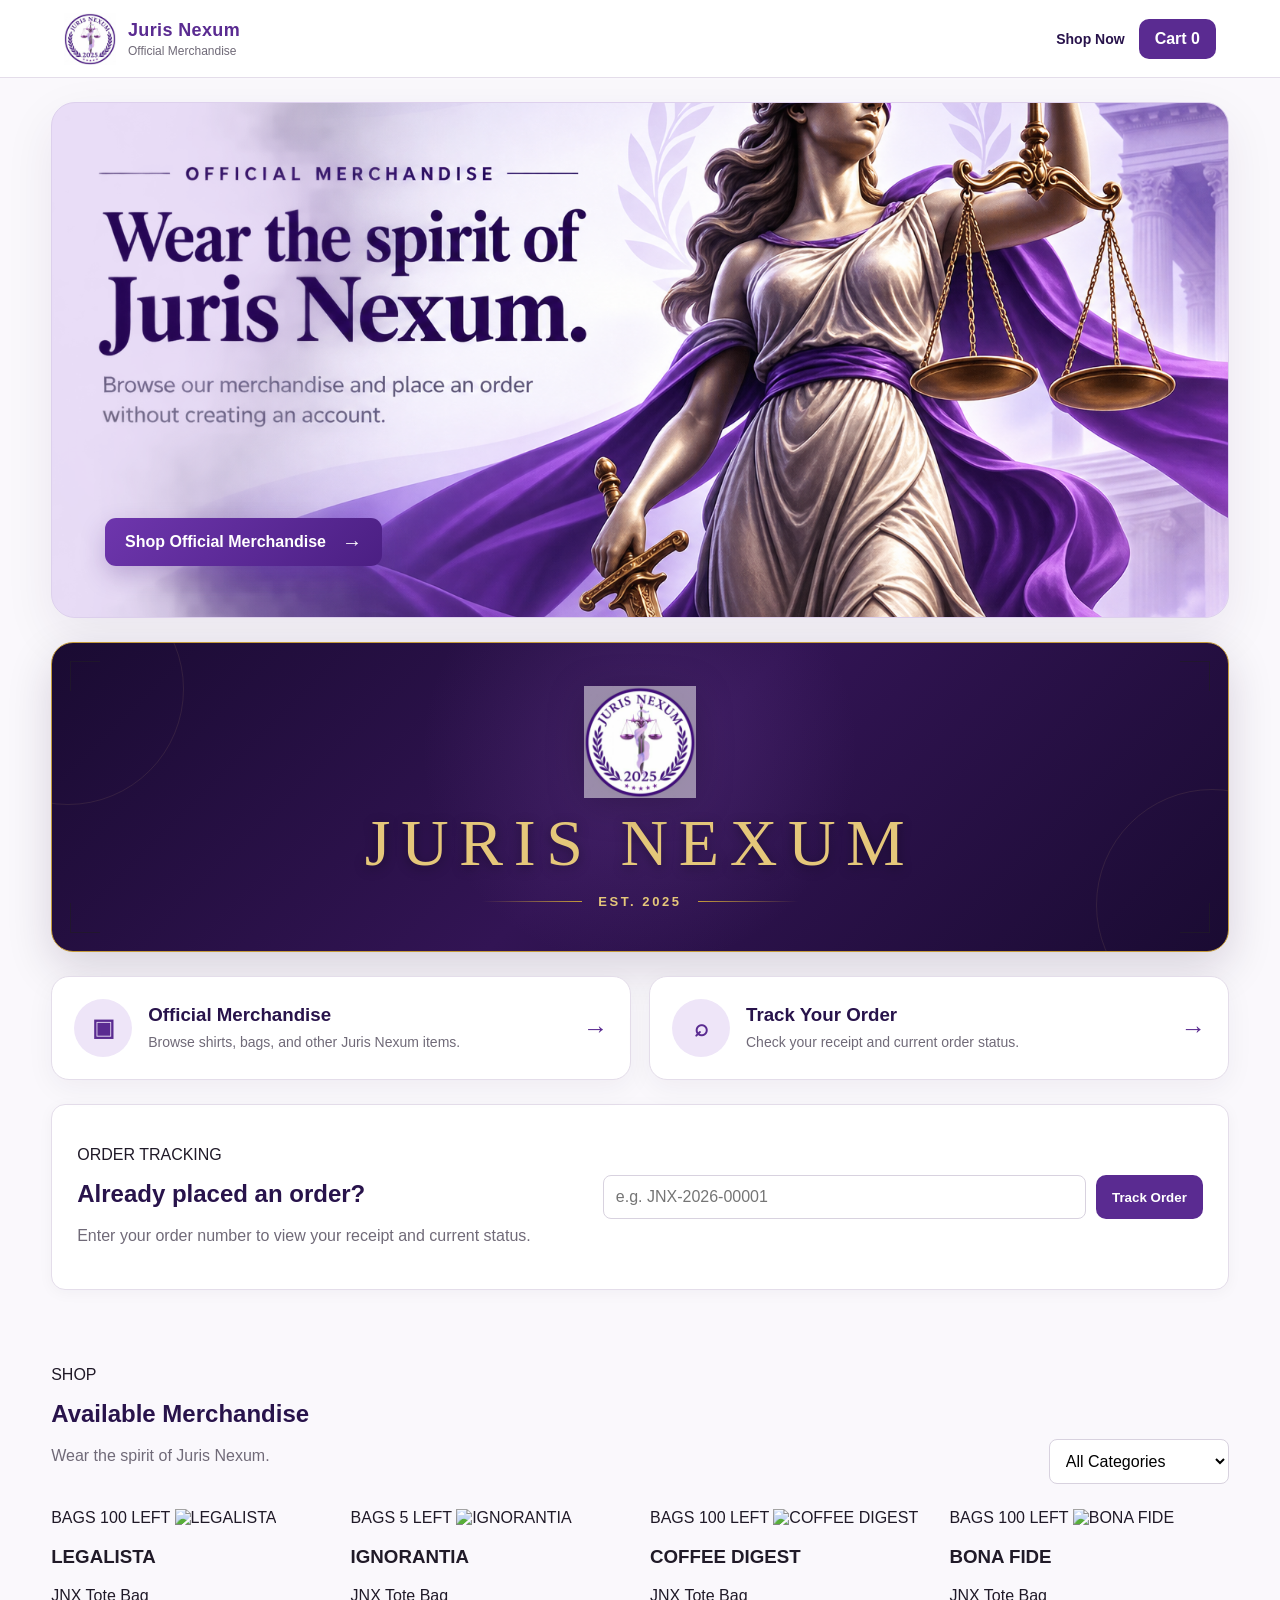
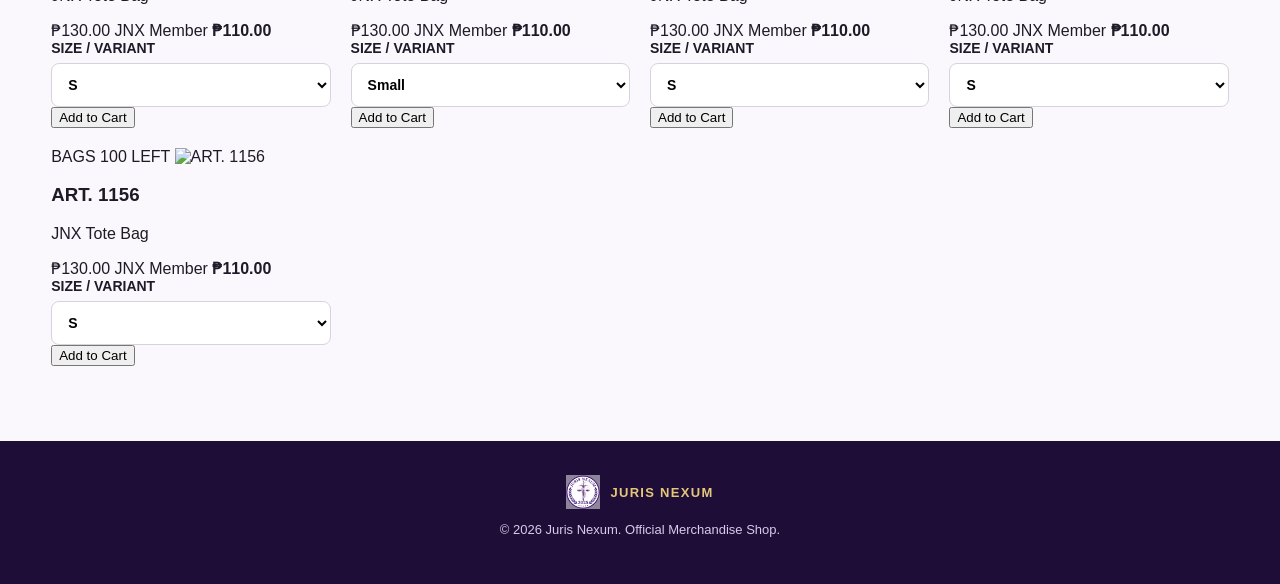
==== commit 5d3f8cd2: "Update JNX merchandise shop design" ====
--- a/index.html
+++ b/index.html
@@ -3,857 +3,135 @@
 <head>
   <meta charset="UTF-8">
   <meta name="viewport" content="width=device-width, initial-scale=1.0">
-
+  <meta name="description" content="Official Juris Nexum Merchandise Shop">
   <title>Juris Nexum | Official Merchandise</title>
-
-  <meta
-    name="description"
-    content="Official Juris Nexum merchandise shop."
-  >
-
-  <style>
-    * {
-      box-sizing: border-box;
-    }
-
-    html {
-      scroll-behavior: smooth;
-    }
-
-    body {
-      margin: 0;
-      font-family: Arial, Helvetica, sans-serif;
-      background: #f5f3ef;
-      color: #111111;
-    }
-
-    a {
-      color: inherit;
-      text-decoration: none;
-    }
-
-    /* =========================
-       NAVIGATION
-    ========================= */
-
-    .jnx-nav {
-      position: relative;
-      z-index: 20;
-      width: 100%;
-      background: #f5f3ef;
-      border-bottom: 1px solid #d9d5ce;
-    }
-
-    .jnx-nav-inner {
-      max-width: 1280px;
-      margin: 0 auto;
-      padding: 20px 32px;
-      display: flex;
-      align-items: center;
-      justify-content: space-between;
-      gap: 30px;
-    }
-
-    .jnx-brand {
-      display: flex;
-      flex-direction: column;
-      line-height: 1;
-    }
-
-    .jnx-brand-main {
-      font-size: 19px;
-      font-weight: 900;
-      letter-spacing: 1.5px;
-    }
-
-    .jnx-brand-sub {
-      margin-top: 6px;
-      font-size: 9px;
-      font-weight: 700;
-      letter-spacing: 2.5px;
-      color: #6d28d9;
-    }
-
-    .jnx-nav-links {
-      display: flex;
-      align-items: center;
-      gap: 32px;
-      font-size: 12px;
-      font-weight: 700;
-      letter-spacing: .5px;
-      text-transform: uppercase;
-    }
-
-    .jnx-nav-links a {
-      position: relative;
-      padding: 5px 0;
-    }
-
-    .jnx-nav-links a::after {
-      content: "";
-      position: absolute;
-      left: 0;
-      bottom: 0;
-      width: 0;
-      height: 2px;
-      background: #6d28d9;
-      transition: width .25s ease;
-    }
-
-    .jnx-nav-links a:hover::after {
-      width: 100%;
-    }
-
-    /* =========================
-       CART NAVIGATION
-    ========================= */
-
-    .jnx-cart-link {
-      display: inline-flex;
-      align-items: center;
-      gap: 7px;
-    }
-
-    .jnx-cart-icon {
-      font-size: 14px;
-      line-height: 1;
-      filter: grayscale(1);
-      transition: filter .2s ease;
-    }
-
-    .jnx-cart-link:hover .jnx-cart-icon {
-      filter: grayscale(0);
-    }
-
-    .jnx-cart-count {
-      min-width: 19px;
-      height: 19px;
-      padding: 0 5px;
-      display: inline-flex;
-      align-items: center;
-      justify-content: center;
-      border-radius: 50%;
-      background: #6d28d9;
-      color: #ffffff;
-      font-size: 9px;
-      font-weight: 800;
-      line-height: 1;
-    }
-
-    /* =========================
-       HERO
-    ========================= */
-
-    .jnx-hero {
-      position: relative;
-      overflow: hidden;
-      min-height: calc(100vh - 76px);
-      padding: 55px 32px 70px;
-      display: flex;
-      align-items: center;
-      background: #f5f3ef;
-    }
-
-    .jnx-hero::before {
-      content: "";
-      position: absolute;
-      width: 420px;
-      height: 420px;
-      right: -160px;
-      top: 80px;
-      border-radius: 50%;
-      background: #e9ddf8;
-      opacity: .55;
-    }
-
-    .jnx-hero::after {
-      content: "";
-      position: absolute;
-      width: 260px;
-      height: 260px;
-      left: -140px;
-      bottom: -100px;
-      border-radius: 50%;
-      background: #ead7d9;
-      opacity: .45;
-    }
-
-    .jnx-hero-content {
-      position: relative;
-      z-index: 2;
-      width: 100%;
-      max-width: 1280px;
-      margin: 0 auto;
-      display: grid;
-      grid-template-columns: 1.08fr .92fr;
-      gap: 70px;
-      align-items: center;
-    }
-
-    .jnx-eyebrow {
-      display: inline-flex;
-      align-items: center;
-      gap: 10px;
-      margin-bottom: 24px;
-      font-size: 10px;
-      font-weight: 800;
-      letter-spacing: 2.8px;
-      text-transform: uppercase;
-      color: #6d28d9;
-    }
-
-    .jnx-eyebrow::before {
-      content: "";
-      width: 30px;
-      height: 2px;
-      background: #6d28d9;
-    }
-
-    .jnx-hero h1 {
-      max-width: 800px;
-      margin: 0;
-      font-size: clamp(54px, 8vw, 108px);
-      line-height: .86;
-      letter-spacing: -6px;
-      font-weight: 900;
-      text-transform: uppercase;
-    }
-
-    .jnx-hero h1 .light {
-      display: block;
-      font-weight: 400;
-      color: #383838;
-    }
-
-    .jnx-hero h1 .accent {
-      display: block;
-      color: #6d28d9;
-    }
-
-    .jnx-hero-text {
-      max-width: 570px;
-      margin: 32px 0 0;
-      color: #66625c;
-      font-size: 15px;
-      line-height: 1.75;
-    }
-
-    /* =========================
-       BUTTONS
-    ========================= */
-
-    .jnx-actions {
-      display: flex;
-      flex-wrap: wrap;
-      gap: 12px;
-      margin-top: 34px;
-    }
-
-    .jnx-button {
-      min-height: 52px;
-      padding: 0 25px;
-      display: inline-flex;
-      align-items: center;
-      justify-content: center;
-      border: 1px solid #111111;
-      font-size: 11px;
-      font-weight: 800;
-      letter-spacing: 1px;
-      text-transform: uppercase;
-      transition:
-        transform .2s ease,
-        background .2s ease,
-        color .2s ease,
-        border-color .2s ease;
-    }
-
-    .jnx-button:hover {
-      transform: translateY(-3px);
-    }
-
-    .jnx-button.primary {
-      background: #111111;
-      color: #ffffff;
-    }
-
-    .jnx-button.primary:hover {
-      background: #6d28d9;
-      border-color: #6d28d9;
-    }
-
-    .jnx-button.secondary {
-      background: transparent;
-      color: #111111;
-    }
-
-    .jnx-button.secondary:hover {
-      background: #ffffff;
-    }
-
-    /* =========================
-       EDITORIAL FEATURE
-    ========================= */
-
-    .jnx-feature {
-      position: relative;
-      min-height: 530px;
-      overflow: hidden;
-      padding: 34px;
-      display: flex;
-      flex-direction: column;
-      justify-content: space-between;
-      background: #171717;
-      color: #ffffff;
-      box-shadow: 16px 16px 0 #d9d5ce;
-    }
-
-    .jnx-feature::before {
-      content: "JNX";
-      position: absolute;
-      right: -25px;
-      top: 75px;
-      font-size: 180px;
-      line-height: .8;
-      font-weight: 900;
-      letter-spacing: -15px;
-      color: #252525;
-      pointer-events: none;
-    }
-
-    .jnx-feature::after {
-      content: "";
-      position: absolute;
-      right: 34px;
-      top: 34px;
-      width: 14px;
-      height: 14px;
-      background: #8b2635;
-      border-radius: 50%;
-    }
-
-    .jnx-feature-top,
-    .jnx-feature-bottom {
-      position: relative;
-      z-index: 2;
-    }
-
-    .jnx-feature-top {
-      display: flex;
-      align-items: flex-start;
-      justify-content: space-between;
-    }
-
-    .jnx-feature-label {
-      font-size: 9px;
-      font-weight: 700;
-      letter-spacing: 2.5px;
-      text-transform: uppercase;
-      color: #bdbdbd;
-    }
-
-    .jnx-feature-mark {
-      font-size: 13px;
-      font-weight: 900;
-      letter-spacing: 2px;
-      color: #c4b5fd;
-    }
-
-    .jnx-feature-line {
-      width: 55px;
-      height: 2px;
-      margin-bottom: 24px;
-      background: #6d28d9;
-    }
-
-    .jnx-feature-bottom h2 {
-      margin: 0;
-      font-size: clamp(50px, 6vw, 82px);
-      line-height: .82;
-      letter-spacing: -4px;
-      text-transform: uppercase;
-    }
-
-    .jnx-feature-bottom h2 span {
-      color: #c4b5fd;
-    }
-
-    .jnx-feature-bottom p {
-      max-width: 390px;
-      margin: 25px 0 0;
-      color: #b9b9b9;
-      font-size: 13px;
-      line-height: 1.7;
-    }
-
-    /* =========================
-       BRAND STRIP
-    ========================= */
-
-    .jnx-strip {
-      border-top: 1px solid #d9d5ce;
-      border-bottom: 1px solid #d9d5ce;
-      background: #ffffff;
-    }
-
-    .jnx-strip-inner {
-      max-width: 1280px;
-      margin: 0 auto;
-      padding: 21px 32px;
-      display: flex;
-      align-items: center;
-      justify-content: space-between;
-      gap: 20px;
-    }
-
-    .jnx-strip-item {
-      font-size: 10px;
-      font-weight: 800;
-      letter-spacing: 2px;
-      text-transform: uppercase;
-      color: #77736c;
-    }
-
-    .jnx-strip-item strong {
-      color: #111111;
-    }
-
-    .jnx-strip-dot {
-      width: 5px;
-      height: 5px;
-      flex: 0 0 auto;
-      border-radius: 50%;
-      background: #6d28d9;
-    }
-
-    /* =========================
-       IDENTITY SECTION
-    ========================= */
-
-    .jnx-identity {
-      padding: 95px 32px;
-      background: #ffffff;
-    }
-
-    .jnx-identity-inner {
-      max-width: 1280px;
-      margin: 0 auto;
-      display: grid;
-      grid-template-columns: .7fr 1.3fr;
-      gap: 90px;
-      align-items: start;
-    }
-
-    .jnx-section-label {
-      font-size: 10px;
-      font-weight: 800;
-      letter-spacing: 2.5px;
-      text-transform: uppercase;
-      color: #6d28d9;
-    }
-
-    .jnx-identity h2 {
-      margin: 0;
-      max-width: 800px;
-      font-size: clamp(35px, 5vw, 65px);
-      line-height: .95;
-      letter-spacing: -3px;
-      text-transform: uppercase;
-    }
-
-    .jnx-identity h2 span {
-      color: #77736c;
-      font-weight: 400;
-    }
-
-    .jnx-identity-copy {
-      margin-top: 28px;
-      max-width: 650px;
-      color: #66625c;
-      font-size: 15px;
-      line-height: 1.8;
-    }
-
-    /* =========================
-       FOOTER
-    ========================= */
-
-    .jnx-footer {
-      background: #111111;
-      color: #ffffff;
-      padding: 32px;
-    }
-
-    .jnx-footer-inner {
-      max-width: 1280px;
-      margin: 0 auto;
-      display: flex;
-      align-items: center;
-      justify-content: space-between;
-      gap: 25px;
-    }
-
-    .jnx-footer p {
-      margin: 0;
-      color: #999999;
-      font-size: 11px;
-      line-height: 1.6;
-    }
-
-    .jnx-footer strong {
-      color: #ffffff;
-    }
-
-    .jnx-footer-accent {
-      color: #c4b5fd !important;
-      font-weight: 700;
-    }
-
-    /* =========================
-       RESPONSIVE
-    ========================= */
-
-    @media (max-width: 900px) {
-      .jnx-nav-inner {
-        padding: 18px 22px;
-      }
-
-      .jnx-nav-links {
-        gap: 18px;
-      }
-
-      .jnx-hero {
-        padding: 55px 22px 70px;
-      }
-
-      .jnx-hero-content {
-        grid-template-columns: 1fr;
-        gap: 55px;
-      }
-
-      .jnx-feature {
-        min-height: 430px;
-      }
-
-      .jnx-identity {
-        padding: 70px 22px;
-      }
-
-      .jnx-identity-inner {
-        grid-template-columns: 1fr;
-        gap: 25px;
-      }
-
-      .jnx-strip-inner {
-        padding: 18px 22px;
-      }
-    }
-
-    @media (max-width: 600px) {
-      .jnx-nav-inner {
-        flex-direction: column;
-        align-items: flex-start;
-        gap: 15px;
-      }
-
-      .jnx-nav-links {
-        width: 100%;
-        justify-content: space-between;
-        gap: 10px;
-        font-size: 10px;
-      }
-
-      .jnx-hero h1 {
-        letter-spacing: -4px;
-      }
-
-      .jnx-actions {
-        flex-direction: column;
-      }
-
-      .jnx-button {
-        width: 100%;
-      }
-
-      .jnx-feature {
-        min-height: 390px;
-        padding: 27px;
-        box-shadow: 9px 9px 0 #d9d5ce;
-      }
-
-      .jnx-feature::before {
-        font-size: 120px;
-      }
-
-      .jnx-strip-inner {
-        flex-wrap: wrap;
-        justify-content: center;
-      }
-
-      .jnx-strip-dot {
-        display: none;
-      }
-
-      .jnx-footer {
-        padding: 28px 22px;
-      }
-
-      .jnx-footer-inner {
-        flex-direction: column;
-        align-items: flex-start;
-      }
-    }
-  </style>
+  <link rel="icon" href="assets/jnx-logo.png">
+  <link rel="stylesheet" href="css/style.css">
 </head>
-
 <body>
 
-  <!-- =========================
-       NAVIGATION
-  ========================== -->
+<header class="site-header">
+  <a class="brand brand-link" href="index.html" aria-label="Juris Nexum home">
+    <img src="assets/jnx-logo.png" alt="Juris Nexum logo">
+    <div>
+      <h1>Juris Nexum</h1>
+      <p>Official Merchandise</p>
+    </div>
+  </a>
 
-  <header class="jnx-nav">
-    <div class="jnx-nav-inner">
+  <nav class="header-actions" aria-label="Main navigation">
+    <a class="shop-now-link" href="#shop">Shop Now</a>
+    <a class="cart-button" href="checkout.html">
+      Cart <span id="cartCount">0</span>
+    </a>
+  </nav>
+</header>
 
-      <a href="index.html" class="jnx-brand">
-        <span class="jnx-brand-main">JURIS NEXUM</span>
-        <span class="jnx-brand-sub">OFFICIAL MERCHANDISE</span>
-      </a>
+<main>
+  <section class="hero-dashboard">
+    <div class="hero-image-card">
+      <img
+        src="assets/jnx-merch-hero.png"
+        alt="Juris Nexum official merchandise featuring Lady Justice"
+      >
+      <div class="hero-action">
+        <a class="hero-button" href="#shop">
+          Shop Official Merchandise <span aria-hidden="true">→</span>
+        </a>
+      </div>
+    </div>
+  </section>
 
-      <nav class="jnx-nav-links">
-        <a href="index.html">Home</a>
-        <a href="shop.html">Collection</a>
-        <a href="track-order.html">Track Order</a>
-        <a href="checkout.html" class="jnx-cart-link">
-          <span class="jnx-cart-icon">🛒</span>
-          Cart
-          <span id="cartCount" class="jnx-cart-count">0</span>
-        </a>
-      </nav>
+  <section class="brand-card-section" aria-label="Juris Nexum brand">
+    <div class="brand-card">
+      <div class="brand-card-corner corner-tl"></div>
+      <div class="brand-card-corner corner-tr"></div>
+      <div class="brand-card-corner corner-bl"></div>
+      <div class="brand-card-corner corner-br"></div>
 
+      <div class="brand-card-content">
+        <img src="assets/jnx-logo.png" alt="Juris Nexum logo">
+        <div class="brand-card-name">JURIS NEXUM</div>
+        <div class="brand-card-rule"><span></span><b>EST. 2025</b><span></span></div>
+      </div>
     </div>
-  </header>
+  </section>
 
+  <section class="quick-links">
+    <a class="quick-card" href="#shop">
+      <div class="quick-icon">▣</div>
+      <div>
+        <h3>Official Merchandise</h3>
+        <p>Browse shirts, bags, and other Juris Nexum items.</p>
+      </div>
+      <span class="quick-arrow">→</span>
+    </a>
 
-  <!-- =========================
-       HERO
-  ========================== -->
+    <a class="quick-card" href="#tracking">
+      <div class="quick-icon">⌕</div>
+      <div>
+        <h3>Track Your Order</h3>
+        <p>Check your receipt and current order status.</p>
+      </div>
+      <span class="quick-arrow">→</span>
+    </a>
+  </section>
 
-  <main>
-
-    <section class="jnx-hero">
-
-      <div class="jnx-hero-content">
-
-        <div>
-
-          <div class="jnx-eyebrow">
-            Juris Nexum / Official Shop
-          </div>
-
-          <h1>
-            WEAR
-            <span class="light">THE IDENTITY</span>
-            <span class="accent">OF JURIS.</span>
-          </h1>
-
-          <p class="jnx-hero-text">
-            Official merchandise created for the Juris Nexum community.
-            Carry the identity, represent the connection, and wear
-            what brings us together.
-          </p>
-
-          <div class="jnx-actions">
-
-            <a
-              href="shop.html"
-              class="jnx-button primary"
-            >
-              Shop Collection
-            </a>
-
-            <a
-              href="track-order.html"
-              class="jnx-button secondary"
-            >
-              Track My Order
-            </a>
-
-          </div>
-
-        </div>
-
-
-        <!-- EDITORIAL FEATURE -->
-
-        <div class="jnx-feature">
-
-          <div class="jnx-feature-top">
-
-            <div class="jnx-feature-label">
-              Official / 2026
-            </div>
-
-            <div class="jnx-feature-mark">
-              JNX
-            </div>
-
-          </div>
-
-          <div class="jnx-feature-bottom">
-
-            <div class="jnx-feature-line"></div>
-
-            <h2>
-              JURIS<br>
-              <span>NEXUM</span>
-            </h2>
-
-            <p>
-              Designed for students who represent Juris Nexum
-              beyond the classroom — through identity, connection,
-              and the pursuit of excellence in Legal Management.
-            </p>
-
-          </div>
-
-        </div>
-
+  <section id="tracking" class="shop-section tracking-section">
+    <div class="card tracking-card">
+      <div>
+        <p class="eyebrow">ORDER TRACKING</p>
+        <h2>Already placed an order?</h2>
+        <p class="muted">Enter your order number to view your receipt and current status.</p>
       </div>
 
-    </section>
+      <form id="trackForm" class="tracking-form">
+        <input id="trackOrderNo" placeholder="e.g. JNX-2026-00001" autocomplete="off" required>
+        <button class="primary-button" type="submit">Track Order</button>
+      </form>
+    </div>
+  </section>
 
-
-    <!-- =========================
-         BRAND STRIP
-    ========================== -->
-
-    <section class="jnx-strip">
-
-      <div class="jnx-strip-inner">
-
-        <div class="jnx-strip-item">
-          <strong>Identity</strong>
-        </div>
-
-        <div class="jnx-strip-dot"></div>
-
-        <div class="jnx-strip-item">
-          Connection
-        </div>
-
-        <div class="jnx-strip-dot"></div>
-
-        <div class="jnx-strip-item">
-          Jurisprudence
-        </div>
-
-        <div class="jnx-strip-dot"></div>
-
-        <div class="jnx-strip-item">
-          Community
-        </div>
-
-        <div class="jnx-strip-dot"></div>
-
-        <div class="jnx-strip-item">
-          <strong>Juris Nexum</strong>
-        </div>
-
+  <section id="shop" class="shop-section shop-products-section">
+    <div class="section-heading">
+      <div>
+        <p class="eyebrow">SHOP</p>
+        <h2>Available Merchandise</h2>
+        <p class="muted">Wear the spirit of Juris Nexum.</p>
       </div>
-
-    </section>
-
-
-    <!-- =========================
-         IDENTITY SECTION
-    ========================== -->
-
-    <section class="jnx-identity">
-
-      <div class="jnx-identity-inner">
-
-        <div>
-          <div class="jnx-section-label">
-            The Identity
-          </div>
-        </div>
-
-        <div>
-
-          <h2>
-            MORE THAN<br>
-            <span>MERCHANDISE.</span>
-          </h2>
-
-          <p class="jnx-identity-copy">
-            Juris Nexum merchandise is a representation of the
-            community we build together. Every piece carries a
-            connection to the organization and the people who
-            make it what it is.
-          </p>
-
-        </div>
-
-      </div>
-
-    </section>
-
-  </main>
-
-
-  <!-- =========================
-       FOOTER
-  ========================== -->
-
-  <footer class="jnx-footer">
-
-    <div class="jnx-footer-inner">
-
-      <p>
-        © 2026 <strong>Juris Nexum</strong>.
-        All rights reserved.
-      </p>
-
-      <p class="jnx-footer-accent">
-        OFFICIAL MERCHANDISE SHOP
-      </p>
-
+      <select id="categoryFilter" aria-label="Filter products">
+        <option value="all">All Categories</option>
+      </select>
     </div>
 
-  </footer>
+    <div id="productGrid" class="product-grid"></div>
+  </section>
+</main>
 
+<footer>
+  <div class="footer-brand">
+    <img src="assets/jnx-logo.png" alt="Juris Nexum logo">
+    <strong>JURIS NEXUM</strong>
+  </div>
+  <p>© 2026 Juris Nexum. Official Merchandise Shop.</p>
+</footer>
 
+<script src="js/config.js"></script>
+<script src="js/shop.js"></script>
 <script>
-(function () {
-  const CART_KEY = "jnx_merch_cart_v1";
+document.addEventListener("DOMContentLoaded", () => {
+  const form = document.getElementById("trackForm");
 
-  function updateHomeCartCount() {
-    const el = document.getElementById("cartCount");
-    if (!el) return;
+  form.addEventListener("submit", event => {
+    event.preventDefault();
 
-    try {
-      const cart = JSON.parse(
-        localStorage.getItem(CART_KEY) || "[]"
-      );
+    const orderNo = document.getElementById("trackOrderNo").value.trim();
 
-      const count = cart.reduce(
-        (total, item) => total + Number(item.quantity || 0),
-        0
-      );
-
-      el.textContent = count;
-    } catch (error) {
-      el.textContent = "0";
+    if (orderNo) {
+      location.href = "order.html?orderNo=" + encodeURIComponent(orderNo);
     }
-  }
-
-  updateHomeCartCount();
-
-  window.addEventListener("storage", updateHomeCartCount);
-
-  window.addEventListener("pageshow", updateHomeCartCount);
-})();
+  });
+});
 </script>
-
 </body>
 </html>
--- a/css/style.css
+++ b/css/style.css
@@ -0,0 +1,390 @@
+:root {
+  --purple: #5a2b91;
+  --purple-dark: #28134b;
+  --purple-deep: #1d0d37;
+  --purple-light: #f4effa;
+  --purple-soft: #eee5f8;
+  --gold: #c49a3a;
+  --gold-light: #e5c77a;
+  --text: #201a28;
+  --muted: #706a78;
+  --border: #e4ddea;
+  --bg: #faf8fc;
+  --white: #fff;
+  --success: #176b3a;
+  --warning: #8a5a00;
+  --shadow: 0 18px 50px rgba(45, 22, 75, .08);
+}
+
+* { box-sizing: border-box; }
+html { scroll-behavior: smooth; }
+
+body {
+  margin: 0;
+  font-family: Arial, Helvetica, sans-serif;
+  color: var(--text);
+  background: var(--bg);
+}
+
+a { color: inherit; }
+
+.site-header {
+  min-height: 78px;
+  padding: 12px 5%;
+  background: rgba(255,255,255,.96);
+  border-bottom: 1px solid var(--border);
+  display: flex;
+  align-items: center;
+  justify-content: space-between;
+  gap: 20px;
+  position: sticky;
+  top: 0;
+  z-index: 20;
+  backdrop-filter: blur(12px);
+}
+
+.brand { display: flex; align-items: center; gap: 12px; }
+.brand-link { text-decoration: none; color: inherit; }
+.brand img { width: 52px; height: 52px; object-fit: contain; }
+.brand h1 { font-size: 18px; margin: 0; color: var(--purple); letter-spacing: .02em; }
+.brand p { margin: 3px 0 0; font-size: 12px; color: var(--muted); }
+
+.header-actions { display: flex; align-items: center; gap: 14px; }
+.shop-now-link {
+  text-decoration: none;
+  color: var(--purple-dark);
+  font-weight: 800;
+  font-size: 14px;
+}
+
+.cart-button, .primary-button, .secondary-button {
+  border-radius: 10px;
+  padding: 11px 16px;
+  font-weight: 800;
+  text-decoration: none;
+  cursor: pointer;
+  border: 0;
+  display: inline-block;
+}
+
+.cart-button, .primary-button {
+  background: var(--purple);
+  color: white;
+}
+
+.cart-button:hover, .primary-button:hover { background: var(--purple-dark); }
+.secondary-button { background: white; color: var(--purple); border: 1px solid var(--purple); }
+.text-link { color: var(--purple); text-decoration: none; font-weight: 700; }
+
+/* HOME HERO */
+.hero-dashboard {
+  max-width: 1440px;
+  margin: 0 auto;
+  padding: 24px 4% 0;
+}
+
+.hero-image-card {
+  position: relative;
+  overflow: hidden;
+  border-radius: 24px;
+  background: #e9ddf7;
+  box-shadow: var(--shadow);
+  border: 1px solid #ddd0ed;
+}
+
+.hero-image-card img {
+  display: block;
+  width: 100%;
+  aspect-ratio: 16 / 7;
+  min-height: 360px;
+  object-fit: cover;
+  object-position: center;
+}
+
+.hero-action {
+  position: absolute;
+  left: 4.5%;
+  bottom: 10%;
+}
+
+.hero-button {
+  display: inline-flex;
+  align-items: center;
+  gap: 16px;
+  padding: 14px 20px;
+  border-radius: 11px;
+  background: linear-gradient(135deg, #6e36ad, #4b1f83);
+  color: white;
+  text-decoration: none;
+  font-weight: 800;
+  box-shadow: 0 10px 25px rgba(75,31,131,.25);
+}
+
+.hero-button span { font-size: 20px; line-height: 1; }
+.hero-button:hover { transform: translateY(-1px); }
+
+/* BRAND CARD */
+.brand-card-section {
+  max-width: 1440px;
+  margin: 24px auto 0;
+  padding: 0 4%;
+}
+
+.brand-card {
+  position: relative;
+  min-height: 310px;
+  border-radius: 22px;
+  overflow: hidden;
+  border: 1px solid var(--gold);
+  background:
+    radial-gradient(circle at 50% 35%, rgba(119,73,163,.28), transparent 35%),
+    linear-gradient(135deg, #1a0b32, #321454 50%, #1a0b32);
+  box-shadow: 0 16px 45px rgba(30, 10, 50, .16);
+  display: flex;
+  align-items: center;
+  justify-content: center;
+}
+
+.brand-card::before,
+.brand-card::after {
+  content: "";
+  position: absolute;
+  width: 230px;
+  height: 230px;
+  border: 1px solid rgba(229,199,122,.10);
+  border-radius: 50%;
+}
+.brand-card::before { left: -100px; top: -70px; }
+.brand-card::after { right: -100px; bottom: -70px; }
+
+.brand-card-content {
+  position: relative;
+  z-index: 2;
+  text-align: center;
+}
+
+.brand-card-content img {
+  width: 112px;
+  height: 112px;
+  object-fit: contain;
+  filter: drop-shadow(0 6px 18px rgba(0,0,0,.25));
+}
+
+.brand-card-name {
+  margin-top: 8px;
+  color: var(--gold-light);
+  font-family: Georgia, "Times New Roman", serif;
+  font-size: clamp(36px, 6vw, 66px);
+  letter-spacing: .16em;
+  line-height: 1;
+  text-shadow: 0 3px 12px rgba(0,0,0,.35);
+}
+
+.brand-card-rule {
+  display: flex;
+  align-items: center;
+  justify-content: center;
+  gap: 16px;
+  margin-top: 18px;
+  color: var(--gold-light);
+  letter-spacing: .2em;
+  font-size: 13px;
+}
+
+.brand-card-rule span {
+  width: 100px;
+  height: 1px;
+  background: linear-gradient(90deg, transparent, var(--gold));
+}
+.brand-card-rule span:last-child { background: linear-gradient(90deg, var(--gold), transparent); }
+
+.brand-card-corner {
+  position: absolute;
+  width: 30px;
+  height: 30px;
+  border-color: var(--gold);
+  opacity: .75;
+}
+.corner-tl { left: 18px; top: 18px; border-top: 1px solid; border-left: 1px solid; }
+.corner-tr { right: 18px; top: 18px; border-top: 1px solid; border-right: 1px solid; }
+.corner-bl { left: 18px; bottom: 18px; border-bottom: 1px solid; border-left: 1px solid; }
+.corner-br { right: 18px; bottom: 18px; border-bottom: 1px solid; border-right: 1px solid; }
+
+/* QUICK LINKS */
+.quick-links {
+  max-width: 1440px;
+  margin: 24px auto 0;
+  padding: 0 4%;
+  display: grid;
+  grid-template-columns: 1fr 1fr;
+  gap: 18px;
+}
+
+.quick-card {
+  position: relative;
+  display: grid;
+  grid-template-columns: 58px 1fr auto;
+  align-items: center;
+  gap: 16px;
+  padding: 22px;
+  background: white;
+  border: 1px solid var(--border);
+  border-radius: 18px;
+  text-decoration: none;
+  box-shadow: 0 8px 28px rgba(40,20,65,.05);
+}
+.quick-card:hover { border-color: #cbb8df; transform: translateY(-1px); }
+.quick-card h3 { margin: 0 0 6px; color: var(--purple-dark); }
+.quick-card p { margin: 0; color: var(--muted); line-height: 1.45; font-size: 14px; }
+.quick-icon {
+  width: 58px;
+  height: 58px;
+  border-radius: 50%;
+  display: grid;
+  place-items: center;
+  background: var(--purple-soft);
+  color: var(--purple);
+  font-size: 24px;
+  font-weight: 900;
+}
+.quick-arrow { color: var(--purple); font-size: 25px; }
+
+/* SHOP + TRACKING */
+.shop-section, .checkout-page, .receipt-page {
+  max-width: 1440px;
+  margin: 0 auto;
+  padding: 45px 4%;
+}
+
+.tracking-section { padding-top: 24px; padding-bottom: 15px; }
+.tracking-card {
+  display: grid;
+  grid-template-columns: 1fr minmax(300px, 600px);
+  align-items: center;
+  gap: 30px;
+}
+
+.tracking-form { display: flex; gap: 10px; }
+.tracking-form input { flex: 1; }
+
+.section-heading {
+  display: flex;
+  justify-content: space-between;
+  align-items: end;
+  gap: 20px;
+  margin-bottom: 25px;
+}
+
+.section-heading h2, .card h2 { margin: 0 0 8px; color: var(--purple-dark); }
+select, input {
+  width: 100%;
+  padding: 12px;
+  border: 1px solid #d8d2df;
+  border-radius: 8px;
+  background: white;
+  font: inherit;
+}
+#categoryFilter { width: auto; min-width: 180px; }
+
+.product-grid { display: grid; grid-template-columns: repeat(auto-fill, minmax(230px, 1fr)); gap: 20px; }
+.product-card { background: white; border: 1px solid var(--border); border-radius: 14px; overflow: hidden; box-shadow: 0 3px 15px rgba(30,20,50,.04); }
+.product-image { width: 100%; height: 220px; object-fit: cover; background: #f1edf5; }
+.product-info { padding: 17px; }
+.product-info h3 { margin: 0 0 7px; }
+.product-info p { color: var(--muted); line-height: 1.5; font-size: 14px; }
+.price { font-size: 20px; font-weight: 800; color: var(--purple); margin: 12px 0; }
+.stock { font-size: 12px; color: var(--muted); margin-bottom: 12px; }
+.add-button { width: 100%; padding: 11px; border: 0; border-radius: 8px; background: var(--purple); color: white; font-weight: 700; cursor: pointer; }
+.add-button:disabled { opacity: .5; cursor: not-allowed; }
+.card { background: white; border: 1px solid var(--border); border-radius: 14px; padding: 25px; box-shadow: 0 3px 15px rgba(30,20,50,.04); }
+.checkout-layout { display: grid; grid-template-columns: 1.6fr .9fr; gap: 24px; }
+.muted { color: var(--muted); line-height: 1.5; }
+.form-grid { display: grid; grid-template-columns: 1fr 1fr; gap: 17px; margin-top: 25px; }
+label { display: flex; flex-direction: column; gap: 7px; font-weight: 700; font-size: 14px; }
+.actions { margin-top: 25px; }
+.payment-panel { margin-top: 25px; padding: 20px; background: var(--purple-light); border: 1px solid #ded0ee; border-radius: 12px; }
+.payment-panel h3 { margin-top: 0; color: var(--purple-dark); }
+.payment-panel label { margin-top: 17px; }
+.qr-wrap { text-align: center; margin: 18px 0; }
+.qr-wrap img { width: min(300px, 100%); max-height: 400px; object-fit: contain; background: white; border-radius: 10px; }
+.amount-box { display: flex; justify-content: space-between; align-items: center; padding: 15px; border-radius: 9px; background: white; }
+.amount-box strong { font-size: 24px; color: var(--purple); }
+.warning { color: var(--warning); font-size: 13px; }
+.hidden { display: none !important; }
+.order-summary { position: sticky; top: 100px; height: fit-content; }
+.cart-row { border-bottom: 1px solid var(--border); padding: 13px 0; }
+.cart-row:last-child { border-bottom: 0; }
+.cart-row-title { font-weight: 700; }
+.cart-row-meta { color: var(--muted); font-size: 13px; margin-top: 4px; }
+.cart-row-bottom { display: flex; justify-content: space-between; margin-top: 9px; }
+.qty-control { display: flex; align-items: center; gap: 7px; }
+.qty-control button { border: 1px solid var(--border); background: white; border-radius: 6px; width: 27px; height: 27px; cursor: pointer; }
+.summary-total { display: flex; justify-content: space-between; border-top: 2px solid var(--text); margin-top: 15px; padding-top: 15px; font-size: 19px; }
+.receipt-page { max-width: 850px; }
+.receipt-actions { display: flex; justify-content: space-between; margin-bottom: 20px; }
+.receipt { padding: 40px; }
+.receipt-header { display: flex; gap: 20px; align-items: center; border-bottom: 2px solid var(--purple); padding-bottom: 20px; }
+.receipt-header img { width: 90px; height: 90px; object-fit: contain; }
+.receipt-header h1 { margin: 0; color: var(--purple-dark); }
+.receipt-header h2 { margin: 12px 0 0; }
+.receipt-table { width: 100%; border-collapse: collapse; margin: 25px 0; }
+.receipt-table th, .receipt-table td { padding: 10px; border-bottom: 1px solid var(--border); text-align: left; }
+.receipt-table th:last-child, .receipt-table td:last-child { text-align: right; }
+.receipt-total { text-align: right; font-size: 22px; font-weight: 800; color: var(--purple); }
+.status-badge { display: inline-block; padding: 7px 10px; border-radius: 20px; background: #fff4d8; color: var(--warning); font-weight: 700; font-size: 12px; }
+
+footer {
+  margin-top: 30px;
+  padding: 34px 5%;
+  background: var(--purple-deep);
+  color: #d8cae9;
+  text-align: center;
+  font-size: 13px;
+}
+.footer-brand { display: flex; align-items: center; justify-content: center; gap: 10px; color: var(--gold-light); letter-spacing: .1em; }
+.footer-brand img { width: 34px; height: 34px; object-fit: contain; }
+
+.empty { padding: 40px; text-align: center; color: var(--muted); background: white; border: 1px dashed var(--border); border-radius: 12px; }
+
+@media (max-width: 900px) {
+  .hero-image-card img { aspect-ratio: 16 / 9; min-height: 300px; }
+  .tracking-card { grid-template-columns: 1fr; }
+  .quick-links { grid-template-columns: 1fr; }
+  .checkout-layout { grid-template-columns: 1fr; }
+  .order-summary { position: static; grid-row: 1; }
+  .form-grid { grid-template-columns: 1fr; }
+  .section-heading { align-items: stretch; flex-direction: column; }
+  #categoryFilter { width: 100%; }
+}
+
+@media (max-width: 600px) {
+  .site-header { padding: 10px 4%; }
+  .shop-now-link { display: none; }
+  .brand img { width: 44px; height: 44px; }
+  .brand h1 { font-size: 16px; }
+  .hero-dashboard { padding: 14px 3% 0; }
+  .hero-image-card { border-radius: 16px; }
+  .hero-image-card img { aspect-ratio: 1 / 1; min-height: 0; object-position: center; }
+  .hero-action { left: 5%; bottom: 5%; }
+  .hero-button { padding: 11px 14px; font-size: 13px; gap: 9px; }
+  .brand-card-section { padding: 0 3%; }
+  .brand-card { min-height: 240px; border-radius: 16px; }
+  .brand-card-content img { width: 80px; height: 80px; }
+  .brand-card-name { font-size: 32px; letter-spacing: .1em; }
+  .brand-card-rule { gap: 8px; font-size: 11px; }
+  .brand-card-rule span { width: 45px; }
+  .quick-links { padding: 0 3%; }
+  .quick-card { grid-template-columns: 48px 1fr auto; padding: 17px; }
+  .quick-icon { width: 48px; height: 48px; }
+  .shop-section, .checkout-page, .receipt-page { padding-left: 3%; padding-right: 3%; }
+  .tracking-form { flex-direction: column; }
+  .tracking-form button { width: 100%; }
+  .receipt { padding: 20px; }
+}
+
+@media print {
+  body { background: white; }
+  .no-print { display: none !important; }
+  .receipt-page { padding: 0; max-width: none; }
+  .receipt { border: 0; box-shadow: none; }
+}
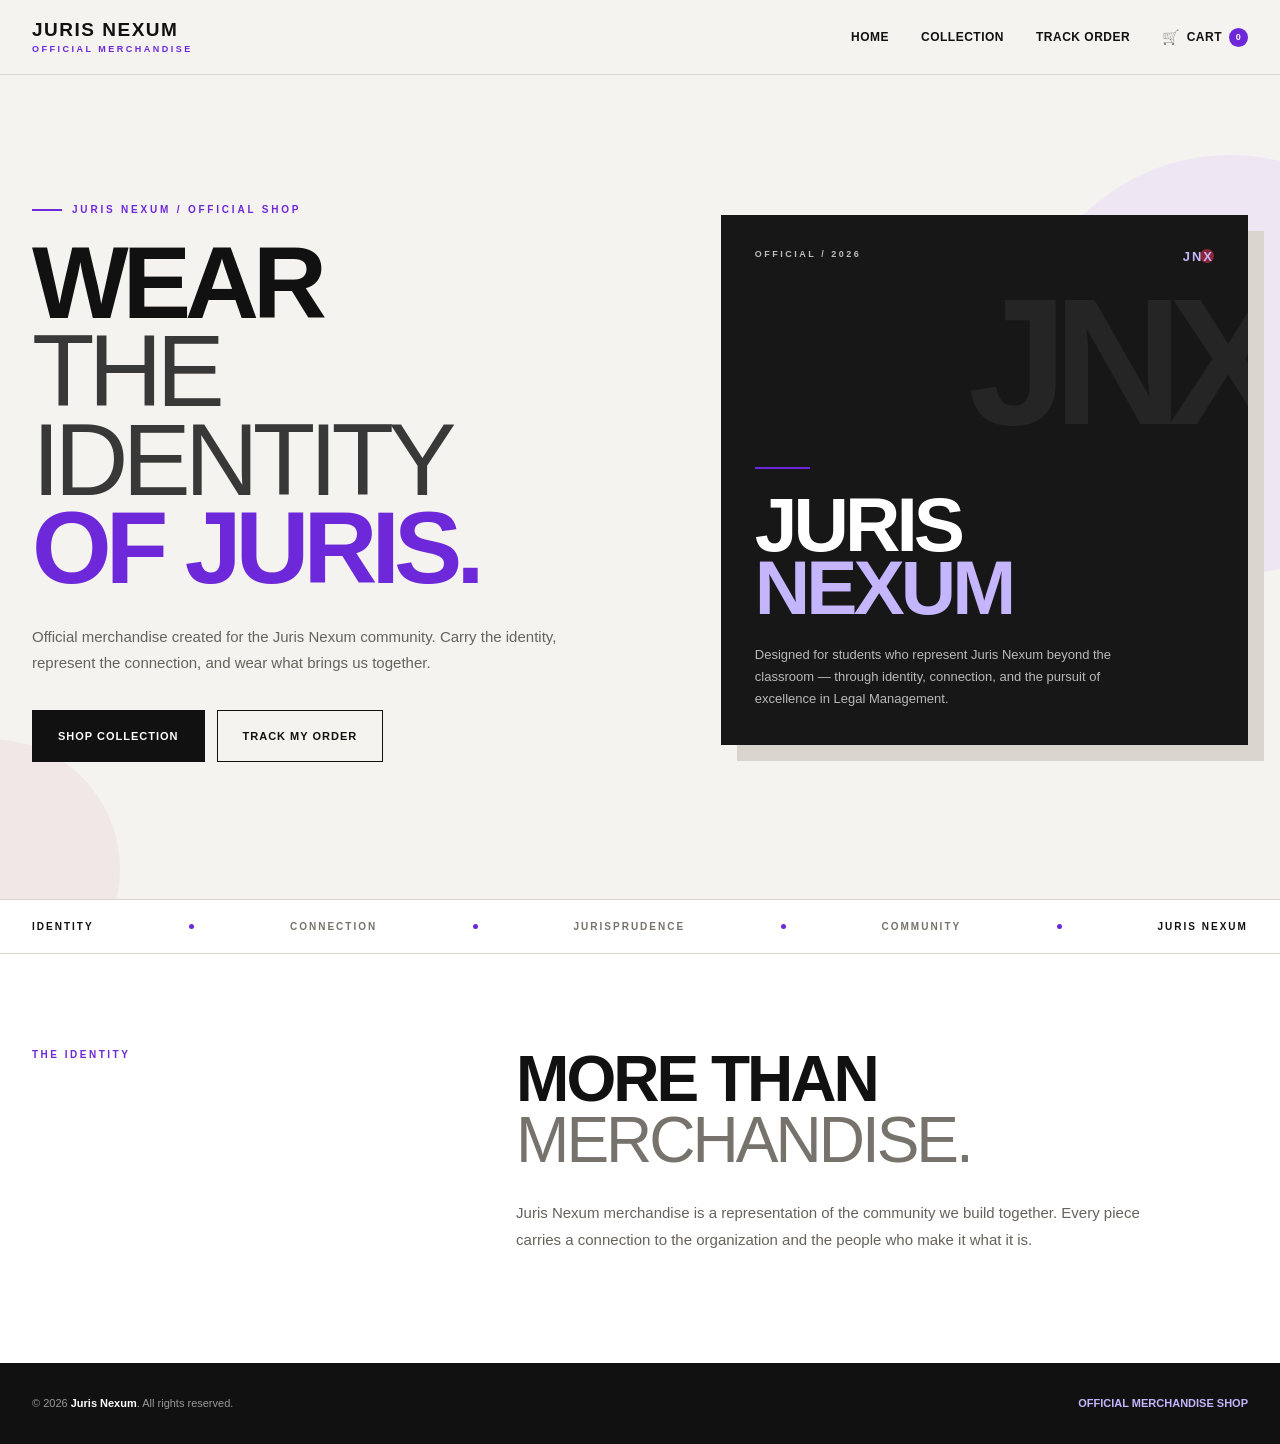
==== commit 920211d5: "Restore previous shop design" ====
--- a/index.html
+++ b/index.html
@@ -3,135 +3,857 @@
 <head>
   <meta charset="UTF-8">
   <meta name="viewport" content="width=device-width, initial-scale=1.0">
-  <meta name="description" content="Official Juris Nexum Merchandise Shop">
+
   <title>Juris Nexum | Official Merchandise</title>
-  <link rel="icon" href="assets/jnx-logo.png">
-  <link rel="stylesheet" href="css/style.css">
+
+  <meta
+    name="description"
+    content="Official Juris Nexum merchandise shop."
+  >
+
+  <style>
+    * {
+      box-sizing: border-box;
+    }
+
+    html {
+      scroll-behavior: smooth;
+    }
+
+    body {
+      margin: 0;
+      font-family: Arial, Helvetica, sans-serif;
+      background: #f5f3ef;
+      color: #111111;
+    }
+
+    a {
+      color: inherit;
+      text-decoration: none;
+    }
+
+    /* =========================
+       NAVIGATION
+    ========================= */
+
+    .jnx-nav {
+      position: relative;
+      z-index: 20;
+      width: 100%;
+      background: #f5f3ef;
+      border-bottom: 1px solid #d9d5ce;
+    }
+
+    .jnx-nav-inner {
+      max-width: 1280px;
+      margin: 0 auto;
+      padding: 20px 32px;
+      display: flex;
+      align-items: center;
+      justify-content: space-between;
+      gap: 30px;
+    }
+
+    .jnx-brand {
+      display: flex;
+      flex-direction: column;
+      line-height: 1;
+    }
+
+    .jnx-brand-main {
+      font-size: 19px;
+      font-weight: 900;
+      letter-spacing: 1.5px;
+    }
+
+    .jnx-brand-sub {
+      margin-top: 6px;
+      font-size: 9px;
+      font-weight: 700;
+      letter-spacing: 2.5px;
+      color: #6d28d9;
+    }
+
+    .jnx-nav-links {
+      display: flex;
+      align-items: center;
+      gap: 32px;
+      font-size: 12px;
+      font-weight: 700;
+      letter-spacing: .5px;
+      text-transform: uppercase;
+    }
+
+    .jnx-nav-links a {
+      position: relative;
+      padding: 5px 0;
+    }
+
+    .jnx-nav-links a::after {
+      content: "";
+      position: absolute;
+      left: 0;
+      bottom: 0;
+      width: 0;
+      height: 2px;
+      background: #6d28d9;
+      transition: width .25s ease;
+    }
+
+    .jnx-nav-links a:hover::after {
+      width: 100%;
+    }
+
+    /* =========================
+       CART NAVIGATION
+    ========================= */
+
+    .jnx-cart-link {
+      display: inline-flex;
+      align-items: center;
+      gap: 7px;
+    }
+
+    .jnx-cart-icon {
+      font-size: 14px;
+      line-height: 1;
+      filter: grayscale(1);
+      transition: filter .2s ease;
+    }
+
+    .jnx-cart-link:hover .jnx-cart-icon {
+      filter: grayscale(0);
+    }
+
+    .jnx-cart-count {
+      min-width: 19px;
+      height: 19px;
+      padding: 0 5px;
+      display: inline-flex;
+      align-items: center;
+      justify-content: center;
+      border-radius: 50%;
+      background: #6d28d9;
+      color: #ffffff;
+      font-size: 9px;
+      font-weight: 800;
+      line-height: 1;
+    }
+
+    /* =========================
+       HERO
+    ========================= */
+
+    .jnx-hero {
+      position: relative;
+      overflow: hidden;
+      min-height: calc(100vh - 76px);
+      padding: 55px 32px 70px;
+      display: flex;
+      align-items: center;
+      background: #f5f3ef;
+    }
+
+    .jnx-hero::before {
+      content: "";
+      position: absolute;
+      width: 420px;
+      height: 420px;
+      right: -160px;
+      top: 80px;
+      border-radius: 50%;
+      background: #e9ddf8;
+      opacity: .55;
+    }
+
+    .jnx-hero::after {
+      content: "";
+      position: absolute;
+      width: 260px;
+      height: 260px;
+      left: -140px;
+      bottom: -100px;
+      border-radius: 50%;
+      background: #ead7d9;
+      opacity: .45;
+    }
+
+    .jnx-hero-content {
+      position: relative;
+      z-index: 2;
+      width: 100%;
+      max-width: 1280px;
+      margin: 0 auto;
+      display: grid;
+      grid-template-columns: 1.08fr .92fr;
+      gap: 70px;
+      align-items: center;
+    }
+
+    .jnx-eyebrow {
+      display: inline-flex;
+      align-items: center;
+      gap: 10px;
+      margin-bottom: 24px;
+      font-size: 10px;
+      font-weight: 800;
+      letter-spacing: 2.8px;
+      text-transform: uppercase;
+      color: #6d28d9;
+    }
+
+    .jnx-eyebrow::before {
+      content: "";
+      width: 30px;
+      height: 2px;
+      background: #6d28d9;
+    }
+
+    .jnx-hero h1 {
+      max-width: 800px;
+      margin: 0;
+      font-size: clamp(54px, 8vw, 108px);
+      line-height: .86;
+      letter-spacing: -6px;
+      font-weight: 900;
+      text-transform: uppercase;
+    }
+
+    .jnx-hero h1 .light {
+      display: block;
+      font-weight: 400;
+      color: #383838;
+    }
+
+    .jnx-hero h1 .accent {
+      display: block;
+      color: #6d28d9;
+    }
+
+    .jnx-hero-text {
+      max-width: 570px;
+      margin: 32px 0 0;
+      color: #66625c;
+      font-size: 15px;
+      line-height: 1.75;
+    }
+
+    /* =========================
+       BUTTONS
+    ========================= */
+
+    .jnx-actions {
+      display: flex;
+      flex-wrap: wrap;
+      gap: 12px;
+      margin-top: 34px;
+    }
+
+    .jnx-button {
+      min-height: 52px;
+      padding: 0 25px;
+      display: inline-flex;
+      align-items: center;
+      justify-content: center;
+      border: 1px solid #111111;
+      font-size: 11px;
+      font-weight: 800;
+      letter-spacing: 1px;
+      text-transform: uppercase;
+      transition:
+        transform .2s ease,
+        background .2s ease,
+        color .2s ease,
+        border-color .2s ease;
+    }
+
+    .jnx-button:hover {
+      transform: translateY(-3px);
+    }
+
+    .jnx-button.primary {
+      background: #111111;
+      color: #ffffff;
+    }
+
+    .jnx-button.primary:hover {
+      background: #6d28d9;
+      border-color: #6d28d9;
+    }
+
+    .jnx-button.secondary {
+      background: transparent;
+      color: #111111;
+    }
+
+    .jnx-button.secondary:hover {
+      background: #ffffff;
+    }
+
+    /* =========================
+       EDITORIAL FEATURE
+    ========================= */
+
+    .jnx-feature {
+      position: relative;
+      min-height: 530px;
+      overflow: hidden;
+      padding: 34px;
+      display: flex;
+      flex-direction: column;
+      justify-content: space-between;
+      background: #171717;
+      color: #ffffff;
+      box-shadow: 16px 16px 0 #d9d5ce;
+    }
+
+    .jnx-feature::before {
+      content: "JNX";
+      position: absolute;
+      right: -25px;
+      top: 75px;
+      font-size: 180px;
+      line-height: .8;
+      font-weight: 900;
+      letter-spacing: -15px;
+      color: #252525;
+      pointer-events: none;
+    }
+
+    .jnx-feature::after {
+      content: "";
+      position: absolute;
+      right: 34px;
+      top: 34px;
+      width: 14px;
+      height: 14px;
+      background: #8b2635;
+      border-radius: 50%;
+    }
+
+    .jnx-feature-top,
+    .jnx-feature-bottom {
+      position: relative;
+      z-index: 2;
+    }
+
+    .jnx-feature-top {
+      display: flex;
+      align-items: flex-start;
+      justify-content: space-between;
+    }
+
+    .jnx-feature-label {
+      font-size: 9px;
+      font-weight: 700;
+      letter-spacing: 2.5px;
+      text-transform: uppercase;
+      color: #bdbdbd;
+    }
+
+    .jnx-feature-mark {
+      font-size: 13px;
+      font-weight: 900;
+      letter-spacing: 2px;
+      color: #c4b5fd;
+    }
+
+    .jnx-feature-line {
+      width: 55px;
+      height: 2px;
+      margin-bottom: 24px;
+      background: #6d28d9;
+    }
+
+    .jnx-feature-bottom h2 {
+      margin: 0;
+      font-size: clamp(50px, 6vw, 82px);
+      line-height: .82;
+      letter-spacing: -4px;
+      text-transform: uppercase;
+    }
+
+    .jnx-feature-bottom h2 span {
+      color: #c4b5fd;
+    }
+
+    .jnx-feature-bottom p {
+      max-width: 390px;
+      margin: 25px 0 0;
+      color: #b9b9b9;
+      font-size: 13px;
+      line-height: 1.7;
+    }
+
+    /* =========================
+       BRAND STRIP
+    ========================= */
+
+    .jnx-strip {
+      border-top: 1px solid #d9d5ce;
+      border-bottom: 1px solid #d9d5ce;
+      background: #ffffff;
+    }
+
+    .jnx-strip-inner {
+      max-width: 1280px;
+      margin: 0 auto;
+      padding: 21px 32px;
+      display: flex;
+      align-items: center;
+      justify-content: space-between;
+      gap: 20px;
+    }
+
+    .jnx-strip-item {
+      font-size: 10px;
+      font-weight: 800;
+      letter-spacing: 2px;
+      text-transform: uppercase;
+      color: #77736c;
+    }
+
+    .jnx-strip-item strong {
+      color: #111111;
+    }
+
+    .jnx-strip-dot {
+      width: 5px;
+      height: 5px;
+      flex: 0 0 auto;
+      border-radius: 50%;
+      background: #6d28d9;
+    }
+
+    /* =========================
+       IDENTITY SECTION
+    ========================= */
+
+    .jnx-identity {
+      padding: 95px 32px;
+      background: #ffffff;
+    }
+
+    .jnx-identity-inner {
+      max-width: 1280px;
+      margin: 0 auto;
+      display: grid;
+      grid-template-columns: .7fr 1.3fr;
+      gap: 90px;
+      align-items: start;
+    }
+
+    .jnx-section-label {
+      font-size: 10px;
+      font-weight: 800;
+      letter-spacing: 2.5px;
+      text-transform: uppercase;
+      color: #6d28d9;
+    }
+
+    .jnx-identity h2 {
+      margin: 0;
+      max-width: 800px;
+      font-size: clamp(35px, 5vw, 65px);
+      line-height: .95;
+      letter-spacing: -3px;
+      text-transform: uppercase;
+    }
+
+    .jnx-identity h2 span {
+      color: #77736c;
+      font-weight: 400;
+    }
+
+    .jnx-identity-copy {
+      margin-top: 28px;
+      max-width: 650px;
+      color: #66625c;
+      font-size: 15px;
+      line-height: 1.8;
+    }
+
+    /* =========================
+       FOOTER
+    ========================= */
+
+    .jnx-footer {
+      background: #111111;
+      color: #ffffff;
+      padding: 32px;
+    }
+
+    .jnx-footer-inner {
+      max-width: 1280px;
+      margin: 0 auto;
+      display: flex;
+      align-items: center;
+      justify-content: space-between;
+      gap: 25px;
+    }
+
+    .jnx-footer p {
+      margin: 0;
+      color: #999999;
+      font-size: 11px;
+      line-height: 1.6;
+    }
+
+    .jnx-footer strong {
+      color: #ffffff;
+    }
+
+    .jnx-footer-accent {
+      color: #c4b5fd !important;
+      font-weight: 700;
+    }
+
+    /* =========================
+       RESPONSIVE
+    ========================= */
+
+    @media (max-width: 900px) {
+      .jnx-nav-inner {
+        padding: 18px 22px;
+      }
+
+      .jnx-nav-links {
+        gap: 18px;
+      }
+
+      .jnx-hero {
+        padding: 55px 22px 70px;
+      }
+
+      .jnx-hero-content {
+        grid-template-columns: 1fr;
+        gap: 55px;
+      }
+
+      .jnx-feature {
+        min-height: 430px;
+      }
+
+      .jnx-identity {
+        padding: 70px 22px;
+      }
+
+      .jnx-identity-inner {
+        grid-template-columns: 1fr;
+        gap: 25px;
+      }
+
+      .jnx-strip-inner {
+        padding: 18px 22px;
+      }
+    }
+
+    @media (max-width: 600px) {
+      .jnx-nav-inner {
+        flex-direction: column;
+        align-items: flex-start;
+        gap: 15px;
+      }
+
+      .jnx-nav-links {
+        width: 100%;
+        justify-content: space-between;
+        gap: 10px;
+        font-size: 10px;
+      }
+
+      .jnx-hero h1 {
+        letter-spacing: -4px;
+      }
+
+      .jnx-actions {
+        flex-direction: column;
+      }
+
+      .jnx-button {
+        width: 100%;
+      }
+
+      .jnx-feature {
+        min-height: 390px;
+        padding: 27px;
+        box-shadow: 9px 9px 0 #d9d5ce;
+      }
+
+      .jnx-feature::before {
+        font-size: 120px;
+      }
+
+      .jnx-strip-inner {
+        flex-wrap: wrap;
+        justify-content: center;
+      }
+
+      .jnx-strip-dot {
+        display: none;
+      }
+
+      .jnx-footer {
+        padding: 28px 22px;
+      }
+
+      .jnx-footer-inner {
+        flex-direction: column;
+        align-items: flex-start;
+      }
+    }
+  </style>
 </head>
+
 <body>
 
-<header class="site-header">
-  <a class="brand brand-link" href="index.html" aria-label="Juris Nexum home">
-    <img src="assets/jnx-logo.png" alt="Juris Nexum logo">
-    <div>
-      <h1>Juris Nexum</h1>
-      <p>Official Merchandise</p>
+  <!-- =========================
+       NAVIGATION
+  ========================== -->
+
+  <header class="jnx-nav">
+    <div class="jnx-nav-inner">
+
+      <a href="index.html" class="jnx-brand">
+        <span class="jnx-brand-main">JURIS NEXUM</span>
+        <span class="jnx-brand-sub">OFFICIAL MERCHANDISE</span>
+      </a>
+
+      <nav class="jnx-nav-links">
+        <a href="index.html">Home</a>
+        <a href="shop.html">Collection</a>
+        <a href="track-order.html">Track Order</a>
+        <a href="checkout.html" class="jnx-cart-link">
+          <span class="jnx-cart-icon">🛒</span>
+          Cart
+          <span id="cartCount" class="jnx-cart-count">0</span>
+        </a>
+      </nav>
+
     </div>
-  </a>
-
-  <nav class="header-actions" aria-label="Main navigation">
-    <a class="shop-now-link" href="#shop">Shop Now</a>
-    <a class="cart-button" href="checkout.html">
-      Cart <span id="cartCount">0</span>
-    </a>
-  </nav>
-</header>
-
-<main>
-  <section class="hero-dashboard">
-    <div class="hero-image-card">
-      <img
-        src="assets/jnx-merch-hero.png"
-        alt="Juris Nexum official merchandise featuring Lady Justice"
-      >
-      <div class="hero-action">
-        <a class="hero-button" href="#shop">
-          Shop Official Merchandise <span aria-hidden="true">→</span>
-        </a>
+  </header>
+
+
+  <!-- =========================
+       HERO
+  ========================== -->
+
+  <main>
+
+    <section class="jnx-hero">
+
+      <div class="jnx-hero-content">
+
+        <div>
+
+          <div class="jnx-eyebrow">
+            Juris Nexum / Official Shop
+          </div>
+
+          <h1>
+            WEAR
+            <span class="light">THE IDENTITY</span>
+            <span class="accent">OF JURIS.</span>
+          </h1>
+
+          <p class="jnx-hero-text">
+            Official merchandise created for the Juris Nexum community.
+            Carry the identity, represent the connection, and wear
+            what brings us together.
+          </p>
+
+          <div class="jnx-actions">
+
+            <a
+              href="shop.html"
+              class="jnx-button primary"
+            >
+              Shop Collection
+            </a>
+
+            <a
+              href="track-order.html"
+              class="jnx-button secondary"
+            >
+              Track My Order
+            </a>
+
+          </div>
+
+        </div>
+
+
+        <!-- EDITORIAL FEATURE -->
+
+        <div class="jnx-feature">
+
+          <div class="jnx-feature-top">
+
+            <div class="jnx-feature-label">
+              Official / 2026
+            </div>
+
+            <div class="jnx-feature-mark">
+              JNX
+            </div>
+
+          </div>
+
+          <div class="jnx-feature-bottom">
+
+            <div class="jnx-feature-line"></div>
+
+            <h2>
+              JURIS<br>
+              <span>NEXUM</span>
+            </h2>
+
+            <p>
+              Designed for students who represent Juris Nexum
+              beyond the classroom — through identity, connection,
+              and the pursuit of excellence in Legal Management.
+            </p>
+
+          </div>
+
+        </div>
+
       </div>
+
+    </section>
+
+
+    <!-- =========================
+         BRAND STRIP
+    ========================== -->
+
+    <section class="jnx-strip">
+
+      <div class="jnx-strip-inner">
+
+        <div class="jnx-strip-item">
+          <strong>Identity</strong>
+        </div>
+
+        <div class="jnx-strip-dot"></div>
+
+        <div class="jnx-strip-item">
+          Connection
+        </div>
+
+        <div class="jnx-strip-dot"></div>
+
+        <div class="jnx-strip-item">
+          Jurisprudence
+        </div>
+
+        <div class="jnx-strip-dot"></div>
+
+        <div class="jnx-strip-item">
+          Community
+        </div>
+
+        <div class="jnx-strip-dot"></div>
+
+        <div class="jnx-strip-item">
+          <strong>Juris Nexum</strong>
+        </div>
+
+      </div>
+
+    </section>
+
+
+    <!-- =========================
+         IDENTITY SECTION
+    ========================== -->
+
+    <section class="jnx-identity">
+
+      <div class="jnx-identity-inner">
+
+        <div>
+          <div class="jnx-section-label">
+            The Identity
+          </div>
+        </div>
+
+        <div>
+
+          <h2>
+            MORE THAN<br>
+            <span>MERCHANDISE.</span>
+          </h2>
+
+          <p class="jnx-identity-copy">
+            Juris Nexum merchandise is a representation of the
+            community we build together. Every piece carries a
+            connection to the organization and the people who
+            make it what it is.
+          </p>
+
+        </div>
+
+      </div>
+
+    </section>
+
+  </main>
+
+
+  <!-- =========================
+       FOOTER
+  ========================== -->
+
+  <footer class="jnx-footer">
+
+    <div class="jnx-footer-inner">
+
+      <p>
+        © 2026 <strong>Juris Nexum</strong>.
+        All rights reserved.
+      </p>
+
+      <p class="jnx-footer-accent">
+        OFFICIAL MERCHANDISE SHOP
+      </p>
+
     </div>
-  </section>
-
-  <section class="brand-card-section" aria-label="Juris Nexum brand">
-    <div class="brand-card">
-      <div class="brand-card-corner corner-tl"></div>
-      <div class="brand-card-corner corner-tr"></div>
-      <div class="brand-card-corner corner-bl"></div>
-      <div class="brand-card-corner corner-br"></div>
-
-      <div class="brand-card-content">
-        <img src="assets/jnx-logo.png" alt="Juris Nexum logo">
-        <div class="brand-card-name">JURIS NEXUM</div>
-        <div class="brand-card-rule"><span></span><b>EST. 2025</b><span></span></div>
-      </div>
-    </div>
-  </section>
-
-  <section class="quick-links">
-    <a class="quick-card" href="#shop">
-      <div class="quick-icon">▣</div>
-      <div>
-        <h3>Official Merchandise</h3>
-        <p>Browse shirts, bags, and other Juris Nexum items.</p>
-      </div>
-      <span class="quick-arrow">→</span>
-    </a>
-
-    <a class="quick-card" href="#tracking">
-      <div class="quick-icon">⌕</div>
-      <div>
-        <h3>Track Your Order</h3>
-        <p>Check your receipt and current order status.</p>
-      </div>
-      <span class="quick-arrow">→</span>
-    </a>
-  </section>
-
-  <section id="tracking" class="shop-section tracking-section">
-    <div class="card tracking-card">
-      <div>
-        <p class="eyebrow">ORDER TRACKING</p>
-        <h2>Already placed an order?</h2>
-        <p class="muted">Enter your order number to view your receipt and current status.</p>
-      </div>
-
-      <form id="trackForm" class="tracking-form">
-        <input id="trackOrderNo" placeholder="e.g. JNX-2026-00001" autocomplete="off" required>
-        <button class="primary-button" type="submit">Track Order</button>
-      </form>
-    </div>
-  </section>
-
-  <section id="shop" class="shop-section shop-products-section">
-    <div class="section-heading">
-      <div>
-        <p class="eyebrow">SHOP</p>
-        <h2>Available Merchandise</h2>
-        <p class="muted">Wear the spirit of Juris Nexum.</p>
-      </div>
-      <select id="categoryFilter" aria-label="Filter products">
-        <option value="all">All Categories</option>
-      </select>
-    </div>
-
-    <div id="productGrid" class="product-grid"></div>
-  </section>
-</main>
-
-<footer>
-  <div class="footer-brand">
-    <img src="assets/jnx-logo.png" alt="Juris Nexum logo">
-    <strong>JURIS NEXUM</strong>
-  </div>
-  <p>© 2026 Juris Nexum. Official Merchandise Shop.</p>
-</footer>
-
-<script src="js/config.js"></script>
-<script src="js/shop.js"></script>
+
+  </footer>
+
+
 <script>
-document.addEventListener("DOMContentLoaded", () => {
-  const form = document.getElementById("trackForm");
-
-  form.addEventListener("submit", event => {
-    event.preventDefault();
-
-    const orderNo = document.getElementById("trackOrderNo").value.trim();
-
-    if (orderNo) {
-      location.href = "order.html?orderNo=" + encodeURIComponent(orderNo);
-    }
-  });
-});
+(function () {
+  const CART_KEY = "jnx_merch_cart_v1";
+
+  function updateHomeCartCount() {
+    const el = document.getElementById("cartCount");
+    if (!el) return;
+
+    try {
+      const cart = JSON.parse(
+        localStorage.getItem(CART_KEY) || "[]"
+      );
+
+      const count = cart.reduce(
+        (total, item) => total + Number(item.quantity || 0),
+        0
+      );
+
+      el.textContent = count;
+    } catch (error) {
+      el.textContent = "0";
+    }
+  }
+
+  updateHomeCartCount();
+
+  window.addEventListener("storage", updateHomeCartCount);
+
+  window.addEventListener("pageshow", updateHomeCartCount);
+})();
 </script>
+
 </body>
 </html>
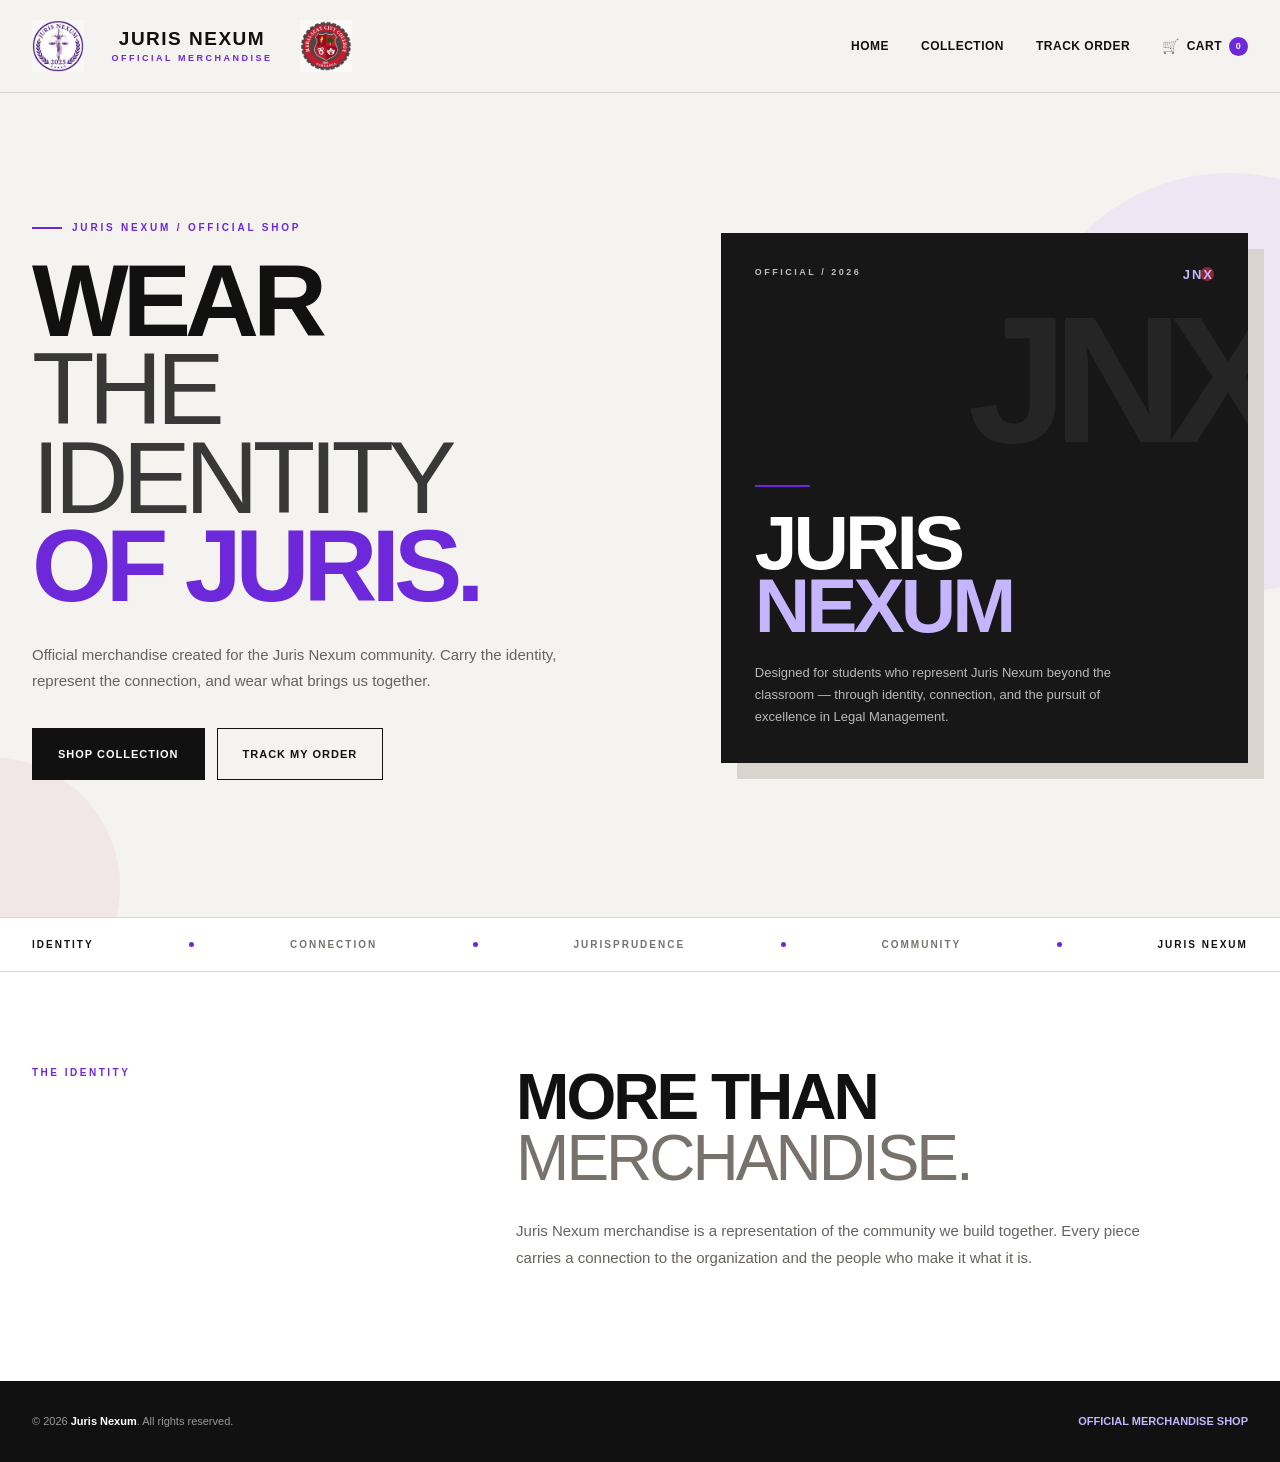
==== commit 9aa1915f: "Add JNX and MCC branding to merchandise pages" ====
--- a/index.html
+++ b/index.html
@@ -56,14 +56,34 @@
 
     .jnx-brand {
       display: flex;
+      align-items: center;
+      justify-content: center;
+      gap: 18px;
+      line-height: 1;
+      text-align: center;
+      flex-shrink: 0;
+    }
+
+    .jnx-brand-logo {
+      width: 52px;
+      height: 52px;
+      object-fit: contain;
+      display: block;
+    }
+
+    .jnx-brand-center {
+      display: flex;
       flex-direction: column;
-      line-height: 1;
+      align-items: center;
+      justify-content: center;
+      min-width: 180px;
     }
 
     .jnx-brand-main {
       font-size: 19px;
       font-weight: 900;
       letter-spacing: 1.5px;
+      white-space: nowrap;
     }
 
     .jnx-brand-sub {
@@ -72,6 +92,14 @@
       font-weight: 700;
       letter-spacing: 2.5px;
       color: #6d28d9;
+      white-space: nowrap;
+    }
+
+    .jnx-brand-mcc {
+      width: 52px;
+      height: 52px;
+      object-fit: contain;
+      display: block;
     }
 
     .jnx-nav-links {
@@ -603,6 +631,46 @@
       }
     }
   </style>
+<style>
+@media (max-width: 700px) {
+  .jnx-nav-inner {
+    padding: 15px 16px;
+    flex-direction: column;
+    gap: 18px;
+  }
+
+  .jnx-brand {
+    gap: 12px;
+  }
+
+  .jnx-brand-logo,
+  .jnx-brand-mcc {
+    width: 42px;
+    height: 42px;
+  }
+
+  .jnx-brand-center {
+    min-width: 0;
+  }
+
+  .jnx-brand-main {
+    font-size: 16px;
+    letter-spacing: 1px;
+  }
+
+  .jnx-brand-sub {
+    font-size: 7px;
+    letter-spacing: 1.8px;
+    margin-top: 5px;
+  }
+
+  .jnx-nav-links {
+    gap: 18px;
+    flex-wrap: wrap;
+    justify-content: center;
+  }
+}
+</style>
 </head>
 
 <body>
@@ -614,9 +682,23 @@
   <header class="jnx-nav">
     <div class="jnx-nav-inner">
 
-      <a href="index.html" class="jnx-brand">
-        <span class="jnx-brand-main">JURIS NEXUM</span>
-        <span class="jnx-brand-sub">OFFICIAL MERCHANDISE</span>
+      <a href="index.html" class="jnx-brand" aria-label="Juris Nexum Official Merchandise">
+        <img
+          src="assets/jnx-logo.png"
+          alt="Juris Nexum logo"
+          class="jnx-brand-logo"
+        >
+
+        <span class="jnx-brand-center">
+          <span class="jnx-brand-main">JURIS NEXUM</span>
+          <span class="jnx-brand-sub">OFFICIAL MERCHANDISE</span>
+        </span>
+
+        <img
+          src="assets/mcc-logo.png"
+          alt="Mabalacat City College logo"
+          class="jnx-brand-mcc"
+        >
       </a>
 
       <nav class="jnx-nav-links">
